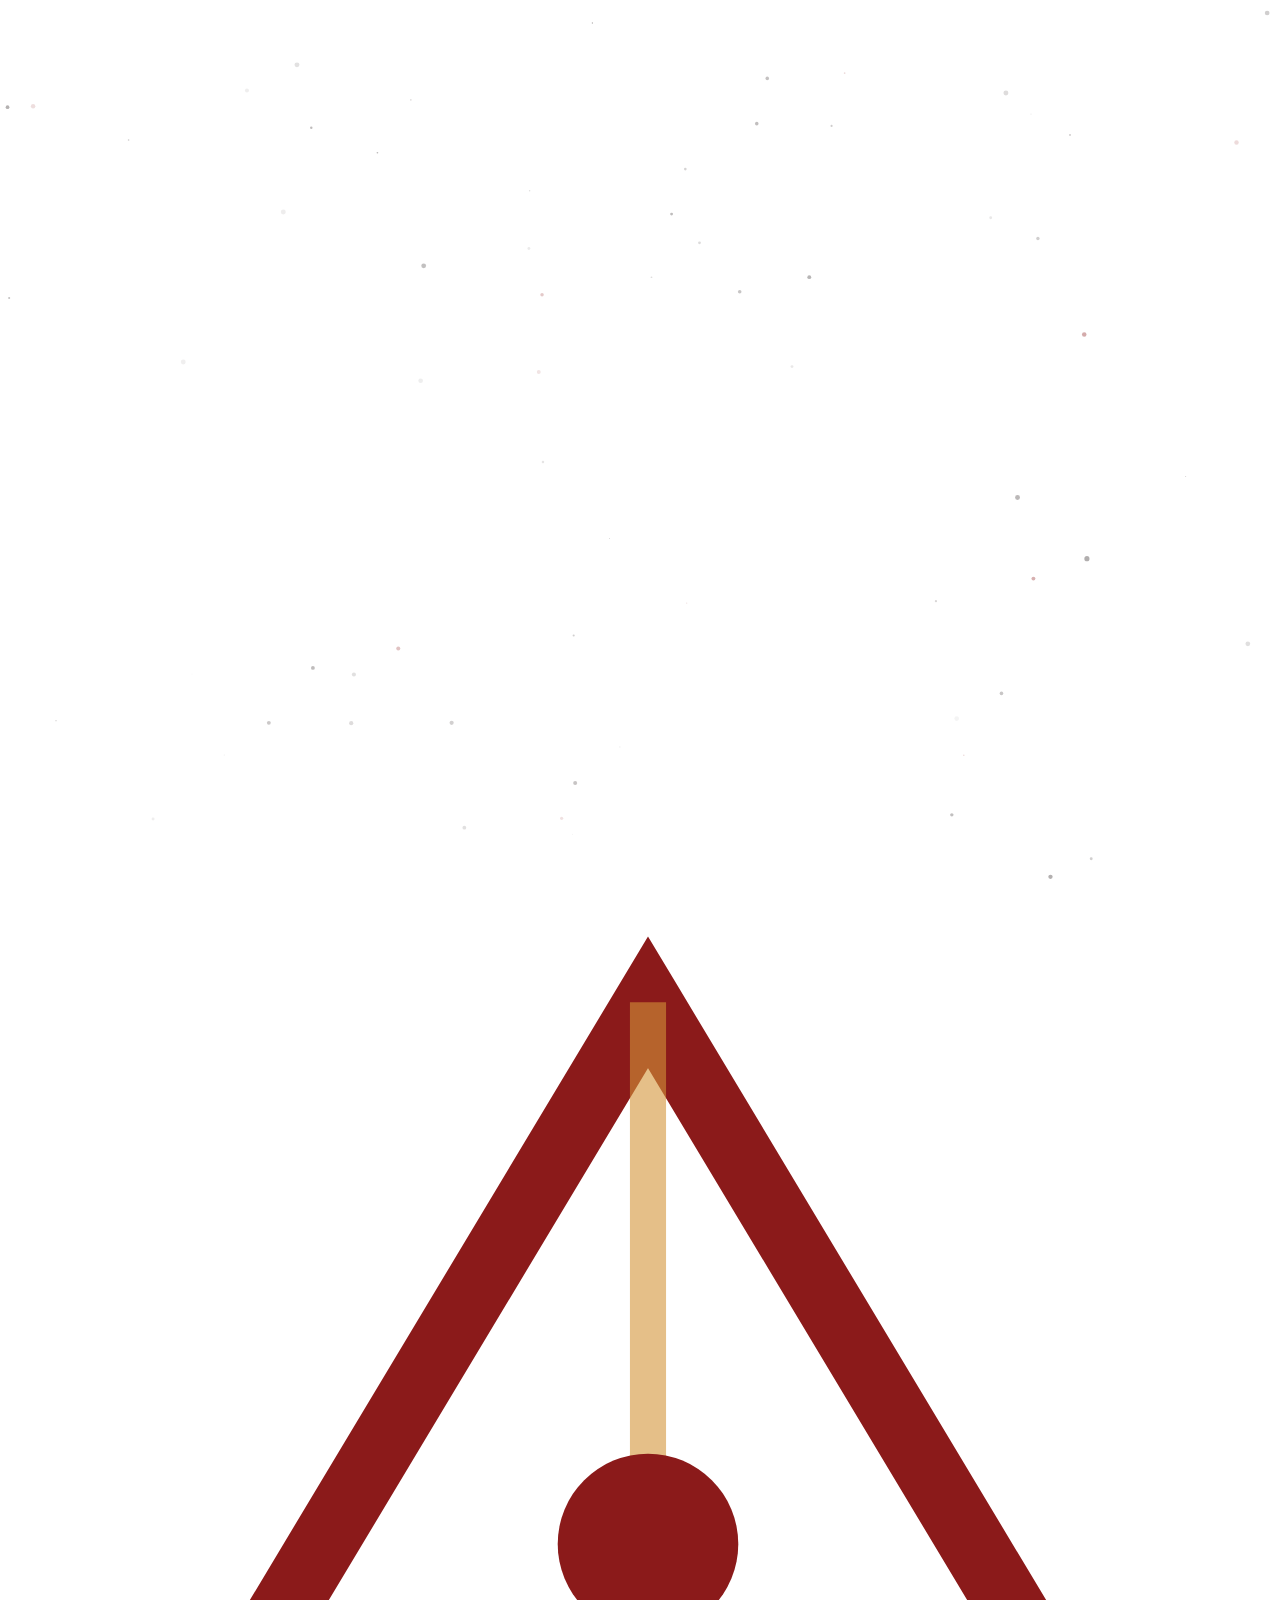
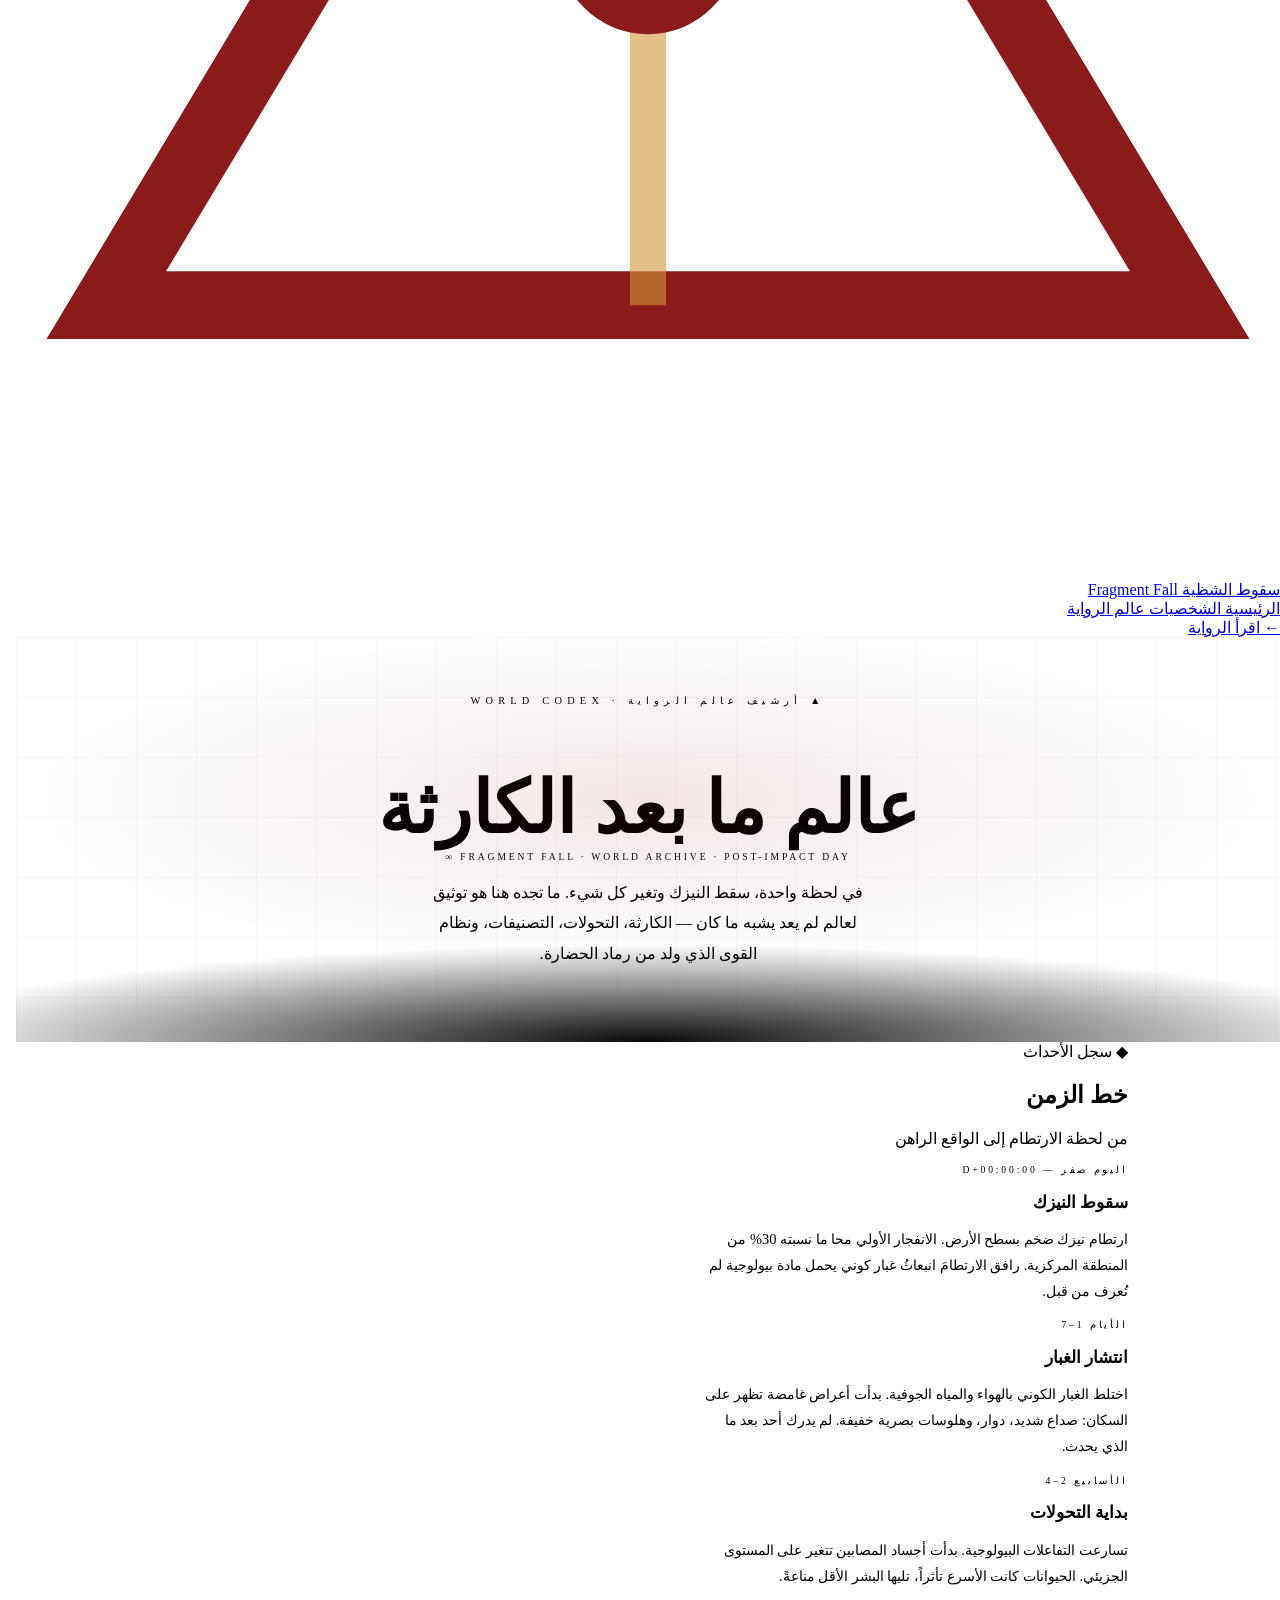
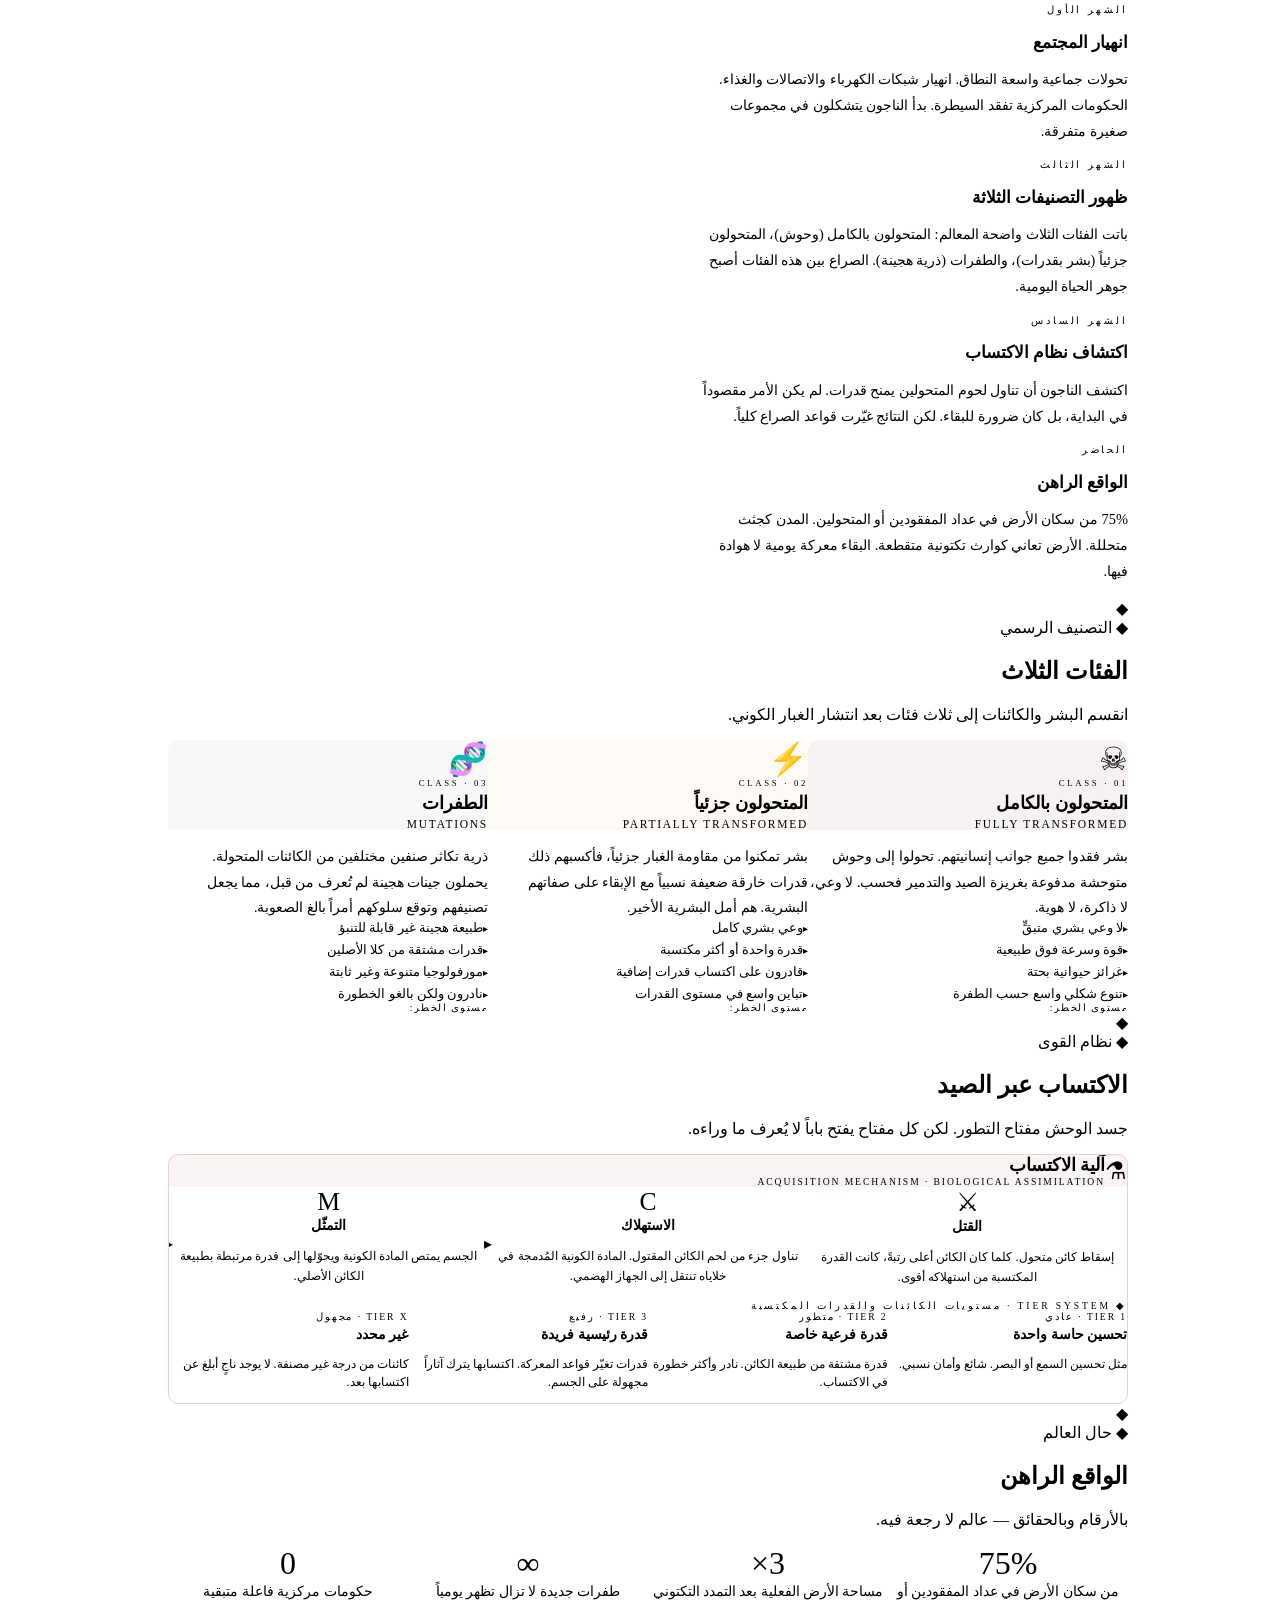
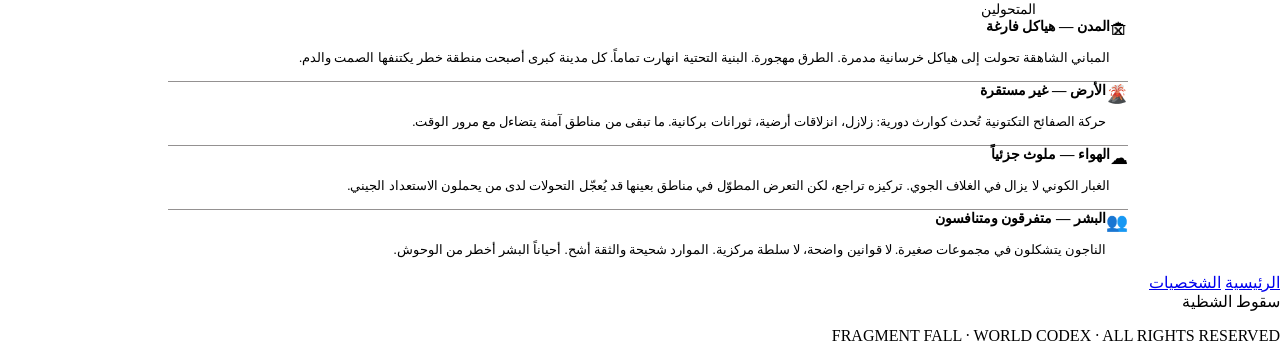
==== world.html @ e5623890 "Add files via upload" ====
<!DOCTYPE html>
<html lang="ar" dir="rtl">
<head>
  <meta charset="UTF-8" />
  <meta name="viewport" content="width=device-width, initial-scale=1.0" />
  <meta name="description" content="عالم سقوط الشظية — الكارثة، التصنيفات، نظام القوى، وحال العالم بعد سقوط النيزك." />
  <title>عالم الرواية · سقوط الشظية</title>
  <link rel="preconnect" href="https://fonts.googleapis.com" />
  <link rel="preconnect" href="https://fonts.gstatic.com" crossorigin />
  <link href="https://fonts.googleapis.com/css2?family=Amiri:ital,wght@0,400;0,700;1,400&family=Cairo:wght@300;400;600;700;900&family=Cinzel+Decorative:wght@400;700&family=Courier+Prime:wght@400;700&display=swap" rel="stylesheet" />
  <link rel="stylesheet" href="css/shared.css" />
<style>
/* ══════════════════════════════════════════════
   WORLD PAGE — LOCAL STYLES
══════════════════════════════════════════════ */

.page-wrap { padding-top: var(--header-h); min-height: 100vh; }

/* ── Page Hero ── */
.page-hero {
  min-height: 45vh;
  display: flex;
  flex-direction: column;
  align-items: center;
  justify-content: center;
  text-align: center;
  padding: var(--sp-xl) var(--sp-md);
  position: relative;
  overflow: hidden;
}
.page-hero-bg {
  position: absolute;
  inset: 0;
  background:
    radial-gradient(ellipse 70% 60% at 50% 40%, rgba(139,26,26,0.1) 0%, transparent 70%),
    radial-gradient(ellipse 100% 40% at 50% 100%, rgba(10,8,8,1) 0%, transparent 60%);
  pointer-events: none;
}
.hero-grid-lines {
  position: absolute;
  inset: 0;
  background-image:
    linear-gradient(rgba(139,26,26,0.04) 1px, transparent 1px),
    linear-gradient(90deg, rgba(139,26,26,0.04) 1px, transparent 1px);
  background-size: 60px 60px;
  pointer-events: none;
}
.page-hero-eyebrow {
  font-family: var(--font-mono);
  font-size: 0.65rem;
  color: var(--blood);
  letter-spacing: 0.5em;
  text-transform: uppercase;
  display: block;
  margin-bottom: var(--sp-md);
  animation: fadeUp 0.7s var(--ease-out) 0.2s both;
}
.page-hero-title {
  font-family: var(--font-arabic);
  font-size: clamp(2.2rem, 8vw, 4.5rem);
  font-weight: 900;
  color: var(--ghost);
  margin-bottom: var(--sp-sm);
  animation: fadeUp 0.7s var(--ease-out) 0.4s both;
  text-shadow: var(--glow-text);
}
.page-hero-sub {
  font-family: var(--font-mono);
  font-size: 0.6rem;
  color: var(--dust);
  letter-spacing: 0.3em;
  text-transform: uppercase;
  margin-bottom: var(--sp-xl);
  animation: fadeUp 0.7s var(--ease-out) 0.6s both;
}
.page-hero-desc {
  font-family: var(--font-body);
  font-size: 1rem;
  color: var(--bone);
  line-height: 1.9;
  max-width: 55ch;
  direction: rtl;
  animation: fadeUp 0.7s var(--ease-out) 0.8s both;
}

/* ── Content Container ── */
.world-container {
  max-width: 960px;
  margin: 0 auto;
  padding: 0 var(--sp-md) var(--sp-2xl);
}

/* ── TIMELINE SECTION ── */
.timeline-section { padding: var(--sp-xl) 0; }
.timeline {
  position: relative;
  padding-right: var(--sp-xl);
}
.timeline::before {
  content: '';
  position: absolute;
  top: 0; right: 20px;
  width: 1px;
  height: 100%;
  background: linear-gradient(180deg, var(--blood) 0%, var(--ash) 60%, transparent 100%);
}
.timeline-item {
  position: relative;
  margin-bottom: var(--sp-xl);
  opacity: 0;
  transform: translateX(20px);
  transition: opacity 0.6s var(--ease-out), transform 0.6s var(--ease-out);
}
.timeline-item.visible { opacity: 1; transform: none; }
.timeline-dot {
  position: absolute;
  right: -32px;
  top: 6px;
  width: 12px;
  height: 12px;
  border-radius: 50%;
  border: 2px solid var(--blood);
  background: var(--abyss);
  z-index: 2;
}
.timeline-item.critical .timeline-dot {
  background: var(--blood);
  box-shadow: 0 0 10px var(--blood);
  animation: pulseGlow 2s ease-in-out infinite;
}
.timeline-period {
  font-family: var(--font-mono);
  font-size: 0.6rem;
  color: var(--blood);
  letter-spacing: 0.3em;
  text-transform: uppercase;
  display: block;
  margin-bottom: var(--sp-xs);
}
.timeline-event {
  font-family: var(--font-arabic);
  font-size: 1.05rem;
  font-weight: 700;
  color: var(--ghost);
  margin-bottom: var(--sp-xs);
}
.timeline-desc {
  font-family: var(--font-body);
  font-size: 0.9rem;
  color: var(--dust);
  line-height: 1.8;
  direction: rtl;
  max-width: 60ch;
}

/* ── CLASSIFICATION SECTION ── */
.class-section { padding: var(--sp-xl) 0; }
.class-grid {
  display: grid;
  grid-template-columns: repeat(auto-fit, minmax(260px, 1fr));
  gap: var(--sp-md);
}
.class-card {
  background: var(--shadow);
  border: 1px solid var(--ash);
  border-radius: 10px;
  overflow: hidden;
  transition: transform var(--t-mid), border-color var(--t-mid), box-shadow var(--t-mid);
}
.class-card:hover {
  transform: translateY(-4px);
  box-shadow: 0 16px 50px rgba(0,0,0,0.5);
}
.class-card[data-type="full"] { border-color: rgba(139,26,26,0.25); }
.class-card[data-type="full"]:hover { border-color: var(--blood); box-shadow: 0 16px 50px rgba(0,0,0,0.5), var(--glow-blood); }
.class-card[data-type="partial"] { border-color: rgba(212,148,58,0.2); }
.class-card[data-type="partial"]:hover { border-color: var(--amber); box-shadow: 0 16px 50px rgba(0,0,0,0.5), var(--glow-amber); }
.class-card[data-type="mutation"] { border-color: rgba(74,90,107,0.2); }
.class-card[data-type="mutation"]:hover { border-color: var(--steel); }

.class-card-header {
  padding: var(--sp-lg);
  border-bottom: 1px solid var(--ash);
  position: relative;
}
.class-card[data-type="full"]    .class-card-header { background: rgba(139,26,26,0.06); }
.class-card[data-type="partial"] .class-card-header { background: rgba(212,148,58,0.04); }
.class-card[data-type="mutation"] .class-card-header { background: rgba(74,90,107,0.04); }

.class-icon {
  font-size: 2rem;
  display: block;
  margin-bottom: var(--sp-sm);
}
.class-num {
  font-family: var(--font-mono);
  font-size: 0.55rem;
  color: var(--dust);
  letter-spacing: 0.3em;
  text-transform: uppercase;
  display: block;
  margin-bottom: 4px;
}
.class-name-ar {
  font-family: var(--font-arabic);
  font-size: 1.15rem;
  font-weight: 700;
  color: var(--ghost);
  display: block;
  margin-bottom: 4px;
}
.class-name-en {
  font-family: var(--font-display);
  font-size: 0.72rem;
  display: block;
  letter-spacing: 0.15em;
}
.class-card[data-type="full"]    .class-name-en { color: var(--blood); }
.class-card[data-type="partial"] .class-name-en { color: var(--amber); }
.class-card[data-type="mutation"] .class-name-en { color: var(--steel); }

.class-card-body { padding: var(--sp-lg); }
.class-desc {
  font-family: var(--font-body);
  font-size: 0.88rem;
  color: var(--dust);
  line-height: 1.8;
  direction: rtl;
  margin-bottom: var(--sp-md);
}
.class-traits { display: flex; flex-direction: column; gap: 6px; }
.class-trait {
  display: flex;
  align-items: center;
  gap: var(--sp-sm);
  font-family: var(--font-arabic);
  font-size: 0.8rem;
  color: var(--bone);
  direction: rtl;
}
.class-trait::before {
  content: '▸';
  color: var(--dust);
  font-size: 0.65rem;
  flex-shrink: 0;
}
.class-danger {
  display: flex;
  align-items: center;
  gap: 6px;
  margin-top: var(--sp-md);
  padding-top: var(--sp-sm);
  border-top: 1px solid var(--ash);
  font-family: var(--font-mono);
  font-size: 0.6rem;
  color: var(--dust);
  letter-spacing: 0.15em;
  text-transform: uppercase;
}
.danger-dots {
  display: flex;
  gap: 3px;
}
.danger-dot {
  width: 8px;
  height: 8px;
  border-radius: 50%;
  background: var(--ash);
}
.danger-dot.active { background: var(--blood); }

/* ── POWER SYSTEM ── */
.power-section { padding: var(--sp-xl) 0; }
.power-diagram {
  background: var(--shadow);
  border: 1px solid rgba(139,26,26,0.2);
  border-radius: 10px;
  overflow: hidden;
}
.power-header {
  padding: var(--sp-lg);
  border-bottom: 1px solid var(--ash);
  background: rgba(139,26,26,0.05);
  display: flex;
  align-items: center;
  gap: var(--sp-md);
}
.power-header-icon { font-size: 1.5rem; }
.power-header-title {
  font-family: var(--font-arabic);
  font-size: 1.1rem;
  font-weight: 700;
  color: var(--ghost);
}
.power-header-sub {
  font-family: var(--font-mono);
  font-size: 0.6rem;
  color: var(--dust);
  letter-spacing: 0.2em;
  text-transform: uppercase;
  display: block;
}
.power-flow {
  display: grid;
  grid-template-columns: repeat(3, 1fr);
  gap: 0;
}
.power-step {
  padding: var(--sp-lg);
  border-left: 1px solid var(--ash);
  position: relative;
  text-align: center;
}
.power-step:first-child { border-left: none; }
.power-step-arrow {
  position: absolute;
  top: 50%; left: 0;
  transform: translate(-50%, -50%);
  color: var(--blood);
  font-size: 1rem;
  z-index: 2;
  background: var(--shadow);
  width: 20px; height: 20px;
  display: flex;
  align-items: center;
  justify-content: center;
}
.power-step:first-child .power-step-arrow { display: none; }
.power-step-icon { font-size: 1.6rem; display: block; margin-bottom: var(--sp-sm); }
.power-step-title {
  font-family: var(--font-arabic);
  font-size: 0.9rem;
  font-weight: 700;
  color: var(--ghost);
  display: block;
  margin-bottom: 4px;
  direction: rtl;
}
.power-step-desc {
  font-family: var(--font-arabic);
  font-size: 0.78rem;
  color: var(--dust);
  line-height: 1.6;
  direction: rtl;
}
.power-tiers {
  padding: var(--sp-lg);
  border-top: 1px solid var(--ash);
}
.power-tiers-title {
  font-family: var(--font-mono);
  font-size: 0.6rem;
  color: var(--dust);
  letter-spacing: 0.3em;
  text-transform: uppercase;
  display: block;
  margin-bottom: var(--sp-md);
}
.tier-grid {
  display: grid;
  grid-template-columns: repeat(auto-fit, minmax(180px, 1fr));
  gap: var(--sp-sm);
}
.tier-card {
  background: var(--crater);
  border: 1px solid var(--ash);
  border-radius: 6px;
  padding: var(--sp-md);
  direction: rtl;
  transition: border-color var(--t-fast);
}
.tier-card:hover { border-color: var(--blood); }
.tier-rank {
  font-family: var(--font-mono);
  font-size: 0.6rem;
  color: var(--blood);
  letter-spacing: 0.2em;
  text-transform: uppercase;
  display: block;
  margin-bottom: 4px;
}
.tier-gain {
  font-family: var(--font-arabic);
  font-size: 0.85rem;
  font-weight: 600;
  color: var(--bone);
  display: block;
  margin-bottom: 4px;
}
.tier-desc {
  font-family: var(--font-arabic);
  font-size: 0.75rem;
  color: var(--smoke);
  line-height: 1.5;
}

/* ── WORLD STATE ── */
.state-section { padding: var(--sp-xl) 0; }
.state-grid {
  display: grid;
  grid-template-columns: repeat(auto-fit, minmax(200px, 1fr));
  gap: var(--sp-md);
  margin-bottom: var(--sp-xl);
}
.state-stat-card {
  background: var(--crater);
  border: 1px solid var(--ash);
  border-radius: 8px;
  padding: var(--sp-lg);
  text-align: center;
  transition: border-color var(--t-mid);
}
.state-stat-card:hover { border-color: var(--blood); }
.state-stat-num {
  font-family: var(--font-display);
  font-size: 2rem;
  color: var(--amber);
  display: block;
  margin-bottom: var(--sp-xs);
  text-shadow: var(--glow-amber);
}
.state-stat-label {
  font-family: var(--font-arabic);
  font-size: 0.85rem;
  color: var(--dust);
  direction: rtl;
}
.state-conditions {
  background: var(--shadow);
  border: 1px solid var(--ash);
  border-radius: 8px;
  overflow: hidden;
}
.state-condition {
  display: flex;
  align-items: flex-start;
  gap: var(--sp-md);
  padding: var(--sp-md) var(--sp-lg);
  border-bottom: 1px solid rgba(42,36,36,0.5);
  direction: rtl;
  transition: background var(--t-fast);
}
.state-condition:last-child { border-bottom: none; }
.state-condition:hover { background: rgba(139,26,26,0.04); }
.state-condition-icon { font-size: 1.1rem; flex-shrink: 0; margin-top: 2px; }
.state-condition-body {}
.state-condition-title {
  font-family: var(--font-arabic);
  font-size: 0.9rem;
  font-weight: 700;
  color: var(--ghost);
  display: block;
  margin-bottom: 2px;
}
.state-condition-desc {
  font-family: var(--font-arabic);
  font-size: 0.8rem;
  color: var(--dust);
  line-height: 1.6;
}

/* ── Responsive ── */
@media (max-width: 640px) {
  .power-flow { grid-template-columns: 1fr; }
  .power-step { border-left: none; border-top: 1px solid var(--ash); }
  .power-step:first-child { border-top: none; }
  .power-step-arrow { display: none !important; }
  .timeline { padding-right: var(--sp-lg); }
  .timeline::before { right: 12px; }
  .timeline-dot { right: -24px; }
}
</style>
</head>
<body data-theme="void">

<canvas id="particles-canvas" aria-hidden="true"></canvas>

<!-- HEADER -->
<header id="site-header" role="banner">
  <a href="index.html" class="header-logo" aria-label="العودة للرئيسية">
    <div class="logo-icon">
      <svg viewBox="0 0 28 28" fill="none" xmlns="http://www.w3.org/2000/svg">
        <polygon points="14,2 26,22 2,22" fill="none" stroke="#8b1a1a" stroke-width="1.5"/>
        <line x1="14" y1="2" x2="14" y2="22" stroke="#d4943a" stroke-width="0.8" opacity="0.6"/>
        <circle cx="14" cy="14" r="2" fill="#8b1a1a"/>
      </svg>
    </div>
    <div>
      <span class="logo-text-ar">سقوط الشظية</span>
      <span class="logo-text-en">Fragment Fall</span>
    </div>
  </a>
  <nav class="header-page-nav" aria-label="صفحات الموقع">
    <a href="index.html" class="page-nav-link">
      <span class="nav-dot" aria-hidden="true"></span>الرئيسية
    </a>
    <a href="characters.html" class="page-nav-link">
      <span class="nav-dot" aria-hidden="true"></span>الشخصيات
    </a>
    <a href="world.html" class="page-nav-link active" aria-current="page">
      <span class="nav-dot" aria-hidden="true"></span>عالم الرواية
    </a>
  </nav>
  <div class="header-actions">
    <a href="index.html" class="btn-ghost" aria-label="ابدأ القراءة">← اقرأ الرواية</a>
  </div>
</header>

<!-- MAIN -->
<main class="page-wrap">

  <!-- HERO -->
  <section class="page-hero" aria-labelledby="world-hero-title">
    <div class="page-hero-bg" aria-hidden="true"></div>
    <div class="hero-grid-lines" aria-hidden="true"></div>
    <span class="page-hero-eyebrow">▲ أرشيف عالم الرواية · WORLD CODEX</span>
    <h1 class="page-hero-title" id="world-hero-title">عالم ما بعد الكارثة</h1>
    <span class="page-hero-sub">FRAGMENT FALL · WORLD ARCHIVE · POST-IMPACT DAY ∞</span>
    <p class="page-hero-desc">
      في لحظة واحدة، سقط النيزك وتغير كل شيء. ما تجده هنا هو توثيق لعالم لم يعد يشبه ما كان —
      الكارثة، التحولات، التصنيفات، ونظام القوى الذي ولد من رماد الحضارة.
    </p>
  </section>

  <div class="world-container">

    <!-- ── TIMELINE ── -->
    <section class="timeline-section" aria-labelledby="timeline-heading">
      <div class="section-header">
        <span class="section-eyebrow">◆ سجل الأحداث</span>
        <h2 class="section-title" id="timeline-heading">خط الزمن</h2>
        <p class="section-subtitle">من لحظة الارتطام إلى الواقع الراهن</p>
      </div>

      <div class="timeline">

        <div class="timeline-item critical reveal">
          <div class="timeline-dot" aria-hidden="true"></div>
          <span class="timeline-period">اليوم صفر — D+00:00:00</span>
          <h3 class="timeline-event">سقوط النيزك</h3>
          <p class="timeline-desc">ارتطام نيزك ضخم بسطح الأرض. الانفجار الأولي محا ما نسبته 30% من المنطقة المركزية. رافق الارتطامَ انبعاثُ غبار كوني يحمل مادة بيولوجية لم تُعرف من قبل.</p>
        </div>

        <div class="timeline-item reveal reveal-delay-1">
          <div class="timeline-dot" aria-hidden="true"></div>
          <span class="timeline-period">الأيام 1–7</span>
          <h3 class="timeline-event">انتشار الغبار</h3>
          <p class="timeline-desc">اختلط الغبار الكوني بالهواء والمياه الجوفية. بدأت أعراض غامضة تظهر على السكان: صداع شديد، دوار، وهلوسات بصرية خفيفة. لم يدرك أحد بعد ما الذي يحدث.</p>
        </div>

        <div class="timeline-item reveal reveal-delay-2">
          <div class="timeline-dot" aria-hidden="true"></div>
          <span class="timeline-period">الأسابيع 2–4</span>
          <h3 class="timeline-event">بداية التحولات</h3>
          <p class="timeline-desc">تسارعت التفاعلات البيولوجية. بدأت أجساد المصابين تتغير على المستوى الجزيئي. الحيوانات كانت الأسرع تأثراً، تليها البشر الأقل مناعةً.</p>
        </div>

        <div class="timeline-item critical reveal reveal-delay-3">
          <div class="timeline-dot" aria-hidden="true"></div>
          <span class="timeline-period">الشهر الأول</span>
          <h3 class="timeline-event">انهيار المجتمع</h3>
          <p class="timeline-desc">تحولات جماعية واسعة النطاق. انهيار شبكات الكهرباء والاتصالات والغذاء. الحكومات المركزية تفقد السيطرة. بدأ الناجون يتشكلون في مجموعات صغيرة متفرقة.</p>
        </div>

        <div class="timeline-item reveal reveal-delay-1">
          <div class="timeline-dot" aria-hidden="true"></div>
          <span class="timeline-period">الشهر الثالث</span>
          <h3 class="timeline-event">ظهور التصنيفات الثلاثة</h3>
          <p class="timeline-desc">باتت الفئات الثلاث واضحة المعالم: المتحولون بالكامل (وحوش)، المتحولون جزئياً (بشر بقدرات)، والطفرات (ذرية هجينة). الصراع بين هذه الفئات أصبح جوهر الحياة اليومية.</p>
        </div>

        <div class="timeline-item reveal reveal-delay-2">
          <div class="timeline-dot" aria-hidden="true"></div>
          <span class="timeline-period">الشهر السادس</span>
          <h3 class="timeline-event">اكتشاف نظام الاكتساب</h3>
          <p class="timeline-desc">اكتشف الناجون أن تناول لحوم المتحولين يمنح قدرات. لم يكن الأمر مقصوداً في البداية، بل كان ضرورة للبقاء. لكن النتائج غيّرت قواعد الصراع كلياً.</p>
        </div>

        <div class="timeline-item reveal reveal-delay-3">
          <div class="timeline-dot" aria-hidden="true"></div>
          <span class="timeline-period">الحاضر</span>
          <h3 class="timeline-event">الواقع الراهن</h3>
          <p class="timeline-desc">75% من سكان الأرض في عداد المفقودين أو المتحولين. المدن كجثث متحللة. الأرض تعاني كوارث تكتونية متقطعة. البقاء معركة يومية لا هوادة فيها.</p>
        </div>

      </div>
    </section>

    <div class="divider" aria-hidden="true">
      <div class="divider-line"></div>
      <span class="divider-icon">◆</span>
      <div class="divider-line"></div>
    </div>

    <!-- ── CLASSIFICATIONS ── -->
    <section class="class-section" aria-labelledby="class-heading">
      <div class="section-header">
        <span class="section-eyebrow">◆ التصنيف الرسمي</span>
        <h2 class="section-title" id="class-heading">الفئات الثلاث</h2>
        <p class="section-subtitle">انقسم البشر والكائنات إلى ثلاث فئات بعد انتشار الغبار الكوني.</p>
      </div>

      <div class="class-grid">

        <!-- Fully Transformed -->
        <div class="class-card reveal" data-type="full">
          <div class="class-card-header">
            <span class="class-icon" aria-hidden="true">☠</span>
            <span class="class-num">CLASS · 01</span>
            <span class="class-name-ar">المتحولون بالكامل</span>
            <span class="class-name-en">FULLY TRANSFORMED</span>
          </div>
          <div class="class-card-body">
            <p class="class-desc">بشر فقدوا جميع جوانب إنسانيتهم. تحولوا إلى وحوش متوحشة مدفوعة بغريزة الصيد والتدمير فحسب. لا وعي، لا ذاكرة، لا هوية.</p>
            <div class="class-traits">
              <span class="class-trait">لا وعي بشري متبقٍّ</span>
              <span class="class-trait">قوة وسرعة فوق طبيعية</span>
              <span class="class-trait">غرائز حيوانية بحتة</span>
              <span class="class-trait">تنوع شكلي واسع حسب الطفرة</span>
            </div>
            <div class="class-danger">
              <span>مستوى الخطر:</span>
              <div class="danger-dots" aria-label="خطر شديد — 5 من 5">
                <div class="danger-dot active"></div>
                <div class="danger-dot active"></div>
                <div class="danger-dot active"></div>
                <div class="danger-dot active"></div>
                <div class="danger-dot active"></div>
              </div>
            </div>
          </div>
        </div>

        <!-- Partially Transformed -->
        <div class="class-card reveal reveal-delay-1" data-type="partial">
          <div class="class-card-header">
            <span class="class-icon" aria-hidden="true">⚡</span>
            <span class="class-num">CLASS · 02</span>
            <span class="class-name-ar">المتحولون جزئياً</span>
            <span class="class-name-en">PARTIALLY TRANSFORMED</span>
          </div>
          <div class="class-card-body">
            <p class="class-desc">بشر تمكنوا من مقاومة الغبار جزئياً، فأكسبهم ذلك قدرات خارقة ضعيفة نسبياً مع الإبقاء على صفاتهم البشرية. هم أمل البشرية الأخير.</p>
            <div class="class-traits">
              <span class="class-trait">وعي بشري كامل</span>
              <span class="class-trait">قدرة واحدة أو أكثر مكتسبة</span>
              <span class="class-trait">قادرون على اكتساب قدرات إضافية</span>
              <span class="class-trait">تباين واسع في مستوى القدرات</span>
            </div>
            <div class="class-danger">
              <span>مستوى الخطر:</span>
              <div class="danger-dots" aria-label="خطر متوسط — 3 من 5">
                <div class="danger-dot active"></div>
                <div class="danger-dot active"></div>
                <div class="danger-dot active"></div>
                <div class="danger-dot"></div>
                <div class="danger-dot"></div>
              </div>
            </div>
          </div>
        </div>

        <!-- Mutations -->
        <div class="class-card reveal reveal-delay-2" data-type="mutation">
          <div class="class-card-header">
            <span class="class-icon" aria-hidden="true">🧬</span>
            <span class="class-num">CLASS · 03</span>
            <span class="class-name-ar">الطفرات</span>
            <span class="class-name-en">MUTATIONS</span>
          </div>
          <div class="class-card-body">
            <p class="class-desc">ذرية تكاثر صنفين مختلفين من الكائنات المتحولة. يحملون جينات هجينة لم تُعرف من قبل، مما يجعل تصنيفهم وتوقع سلوكهم أمراً بالغ الصعوبة.</p>
            <div class="class-traits">
              <span class="class-trait">طبيعة هجينة غير قابلة للتنبؤ</span>
              <span class="class-trait">قدرات مشتقة من كلا الأصلين</span>
              <span class="class-trait">مورفولوجيا متنوعة وغير ثابتة</span>
              <span class="class-trait">نادرون ولكن بالغو الخطورة</span>
            </div>
            <div class="class-danger">
              <span>مستوى الخطر:</span>
              <div class="danger-dots" aria-label="خطر مجهول — متغير">
                <div class="danger-dot active"></div>
                <div class="danger-dot active"></div>
                <div class="danger-dot active"></div>
                <div class="danger-dot active"></div>
                <div class="danger-dot active"></div>
              </div>
            </div>
          </div>
        </div>

      </div>
    </section>

    <div class="divider" aria-hidden="true">
      <div class="divider-line"></div>
      <span class="divider-icon">◆</span>
      <div class="divider-line"></div>
    </div>

    <!-- ── POWER SYSTEM ── -->
    <section class="power-section" aria-labelledby="power-heading">
      <div class="section-header">
        <span class="section-eyebrow">◆ نظام القوى</span>
        <h2 class="section-title" id="power-heading">الاكتساب عبر الصيد</h2>
        <p class="section-subtitle">جسد الوحش مفتاح التطور. لكن كل مفتاح يفتح باباً لا يُعرف ما وراءه.</p>
      </div>

      <div class="power-diagram reveal">
        <div class="power-header">
          <span class="power-header-icon" aria-hidden="true">⚗</span>
          <div>
            <span class="power-header-title">آلية الاكتساب</span>
            <span class="power-header-sub">ACQUISITION MECHANISM · BIOLOGICAL ASSIMILATION</span>
          </div>
        </div>
        <div class="power-flow">
          <div class="power-step">
            <span class="power-step-arrow" aria-hidden="true">▸</span>
            <span class="power-step-icon" aria-hidden="true">⚔</span>
            <span class="power-step-title">القتل</span>
            <p class="power-step-desc">إسقاط كائن متحول. كلما كان الكائن أعلى رتبةً، كانت القدرة المكتسبة من استهلاكه أقوى.</p>
          </div>
          <div class="power-step">
            <span class="power-step-arrow" aria-hidden="true">▸</span>
            <span class="power-step-icon" aria-hidden="true">C</span>
            <span class="power-step-title">الاستهلاك</span>
            <p class="power-step-desc">تناول جزء من لحم الكائن المقتول. المادة الكونية المُدمجة في خلاياه تنتقل إلى الجهاز الهضمي.</p>
          </div>
          <div class="power-step">
            <span class="power-step-arrow" aria-hidden="true">▸</span>
            <span class="power-step-icon" aria-hidden="true">M</span>
            <span class="power-step-title">التمثّل</span>
            <p class="power-step-desc">الجسم يمتص المادة الكونية ويحوّلها إلى قدرة مرتبطة بطبيعة الكائن الأصلي.</p>
          </div>
        </div>
        <div class="power-tiers">
          <span class="power-tiers-title">◆ TIER SYSTEM · مستويات الكائنات والقدرات المكتسبة</span>
          <div class="tier-grid">
            <div class="tier-card">
              <span class="tier-rank">TIER 1 · عادي</span>
              <span class="tier-gain">تحسين حاسة واحدة</span>
              <p class="tier-desc">مثل تحسين السمع أو البصر. شائع وأمان نسبي.</p>
            </div>
            <div class="tier-card">
              <span class="tier-rank">TIER 2 · متطور</span>
              <span class="tier-gain">قدرة فرعية خاصة</span>
              <p class="tier-desc">قدرة مشتقة من طبيعة الكائن. نادر وأكثر خطورة في الاكتساب.</p>
            </div>
            <div class="tier-card">
              <span class="tier-rank">TIER 3 · رفيع</span>
              <span class="tier-gain">قدرة رئيسية فريدة</span>
              <p class="tier-desc">قدرات تغيّر قواعد المعركة. اكتسابها يترك آثاراً مجهولة على الجسم.</p>
            </div>
            <div class="tier-card" style="border-color:rgba(139,26,26,0.3);">
              <span class="tier-rank" style="color:var(--ember);">TIER X · مجهول</span>
              <span class="tier-gain">غير محدد</span>
              <p class="tier-desc">كائنات من درجة غير مصنفة. لا يوجد ناجٍ أبلغ عن اكتسابها بعد.</p>
            </div>
          </div>
        </div>
      </div>
    </section>

    <div class="divider" aria-hidden="true">
      <div class="divider-line"></div>
      <span class="divider-icon">◆</span>
      <div class="divider-line"></div>
    </div>

    <!-- ── WORLD STATE ── -->
    <section class="state-section" aria-labelledby="state-heading">
      <div class="section-header">
        <span class="section-eyebrow">◆ حال العالم</span>
        <h2 class="section-title" id="state-heading">الواقع الراهن</h2>
        <p class="section-subtitle">بالأرقام وبالحقائق — عالم لا رجعة فيه.</p>
      </div>

      <div class="state-grid">
        <div class="state-stat-card reveal">
          <span class="state-stat-num">75%</span>
          <span class="state-stat-label">من سكان الأرض في عداد المفقودين أو المتحولين</span>
        </div>
        <div class="state-stat-card reveal reveal-delay-1">
          <span class="state-stat-num">3×</span>
          <span class="state-stat-label">مساحة الأرض الفعلية بعد التمدد التكتوني</span>
        </div>
        <div class="state-stat-card reveal reveal-delay-2">
          <span class="state-stat-num">∞</span>
          <span class="state-stat-label">طفرات جديدة لا تزال تظهر يومياً</span>
        </div>
        <div class="state-stat-card reveal reveal-delay-3">
          <span class="state-stat-num">0</span>
          <span class="state-stat-label">حكومات مركزية فاعلة متبقية</span>
        </div>
      </div>

      <div class="state-conditions reveal">
        <div class="state-condition">
          <span class="state-condition-icon" aria-hidden="true">🏚</span>
          <div class="state-condition-body">
            <span class="state-condition-title">المدن — هياكل فارغة</span>
            <p class="state-condition-desc">المباني الشاهقة تحولت إلى هياكل خرسانية مدمرة. الطرق مهجورة. البنية التحتية انهارت تماماً. كل مدينة كبرى أصبحت منطقة خطر يكتنفها الصمت والدم.</p>
          </div>
        </div>
        <div class="state-condition">
          <span class="state-condition-icon" aria-hidden="true">🌋</span>
          <div class="state-condition-body">
            <span class="state-condition-title">الأرض — غير مستقرة</span>
            <p class="state-condition-desc">حركة الصفائح التكتونية تُحدث كوارث دورية: زلازل، انزلاقات أرضية، ثورانات بركانية. ما تبقى من مناطق آمنة يتضاءل مع مرور الوقت.</p>
          </div>
        </div>
        <div class="state-condition">
          <span class="state-condition-icon" aria-hidden="true">☁</span>
          <div class="state-condition-body">
            <span class="state-condition-title">الهواء — ملوث جزئياً</span>
            <p class="state-condition-desc">الغبار الكوني لا يزال في الغلاف الجوي. تركيزه تراجع، لكن التعرض المطوّل في مناطق بعينها قد يُعجّل التحولات لدى من يحملون الاستعداد الجيني.</p>
          </div>
        </div>
        <div class="state-condition">
          <span class="state-condition-icon" aria-hidden="true">👥</span>
          <div class="state-condition-body">
            <span class="state-condition-title">البشر — متفرقون ومتنافسون</span>
            <p class="state-condition-desc">الناجون يتشكلون في مجموعات صغيرة. لا قوانين واضحة، لا سلطة مركزية. الموارد شحيحة والثقة أشح. أحياناً البشر أخطر من الوحوش.</p>
          </div>
        </div>
      </div>
    </section>

  </div><!-- /world-container -->

  <!-- FOOTER -->
  <footer class="site-footer" role="contentinfo">
    <nav class="footer-nav-links" aria-label="روابط التنقل">
      <a href="index.html">الرئيسية</a>
      <a href="characters.html">الشخصيات</a>
    </nav>
    <span class="footer-logo-ar">سقوط الشظية</span>
    <p class="footer-copy">FRAGMENT FALL · WORLD CODEX · ALL RIGHTS RESERVED</p>
  </footer>

</main>

<!-- TOAST -->
<div id="toast-container" aria-live="polite"></div>

<script>
'use strict';
/* ── Particles ── */
(() => {
  const canvas = document.getElementById('particles-canvas');
  const ctx = canvas.getContext('2d');
  let W, H, particles = [];
  const resize = () => { W = canvas.width = window.innerWidth; H = canvas.height = window.innerHeight; };
  const make = (anywhere) => ({
    x: Math.random() * (window.innerWidth || 800),
    y: anywhere ? Math.random() * (window.innerHeight || 600) : -10,
    vx: (Math.random() - 0.5) * 0.3,
    vy: Math.random() * 0.5 + 0.2,
    size: Math.random() * 2.2 + 0.4,
    opacity: Math.random() * 0.35 + 0.05,
    wobble: Math.random() * Math.PI * 2,
    wobbleSpeed: (Math.random() - 0.5) * 0.02,
    color: Math.random() > 0.8 ? '#8b1a1a' : '#3d3535',
  });
  resize();
  particles = Array.from({ length: 70 }, () => make(true));
  const loop = () => {
    requestAnimationFrame(loop);
    ctx.clearRect(0, 0, W, H);
    for (let i = particles.length - 1; i >= 0; i--) {
      const p = particles[i];
      p.wobble += p.wobbleSpeed; p.x += p.vx + Math.sin(p.wobble) * 0.2; p.y += p.vy;
      if (p.y > H + 10) { particles[i] = make(false); continue; }
      ctx.globalAlpha = p.opacity;
      ctx.fillStyle = p.color;
      ctx.beginPath(); ctx.arc(p.x, p.y, p.size, 0, Math.PI * 2); ctx.fill();
    }
    ctx.globalAlpha = 1;
  };
  loop();
  window.addEventListener('resize', resize);
})();

/* ── Reveal on scroll ── */
(() => {
  const observer = new IntersectionObserver((entries) => {
    entries.forEach(e => {
      if (e.isIntersecting) { e.target.classList.add('visible'); observer.unobserve(e.target); }
    });
  }, { threshold: 0.06 });
  document.querySelectorAll('.reveal, .timeline-item').forEach(el => observer.observe(el));
})();
</script>
</body>
</html>
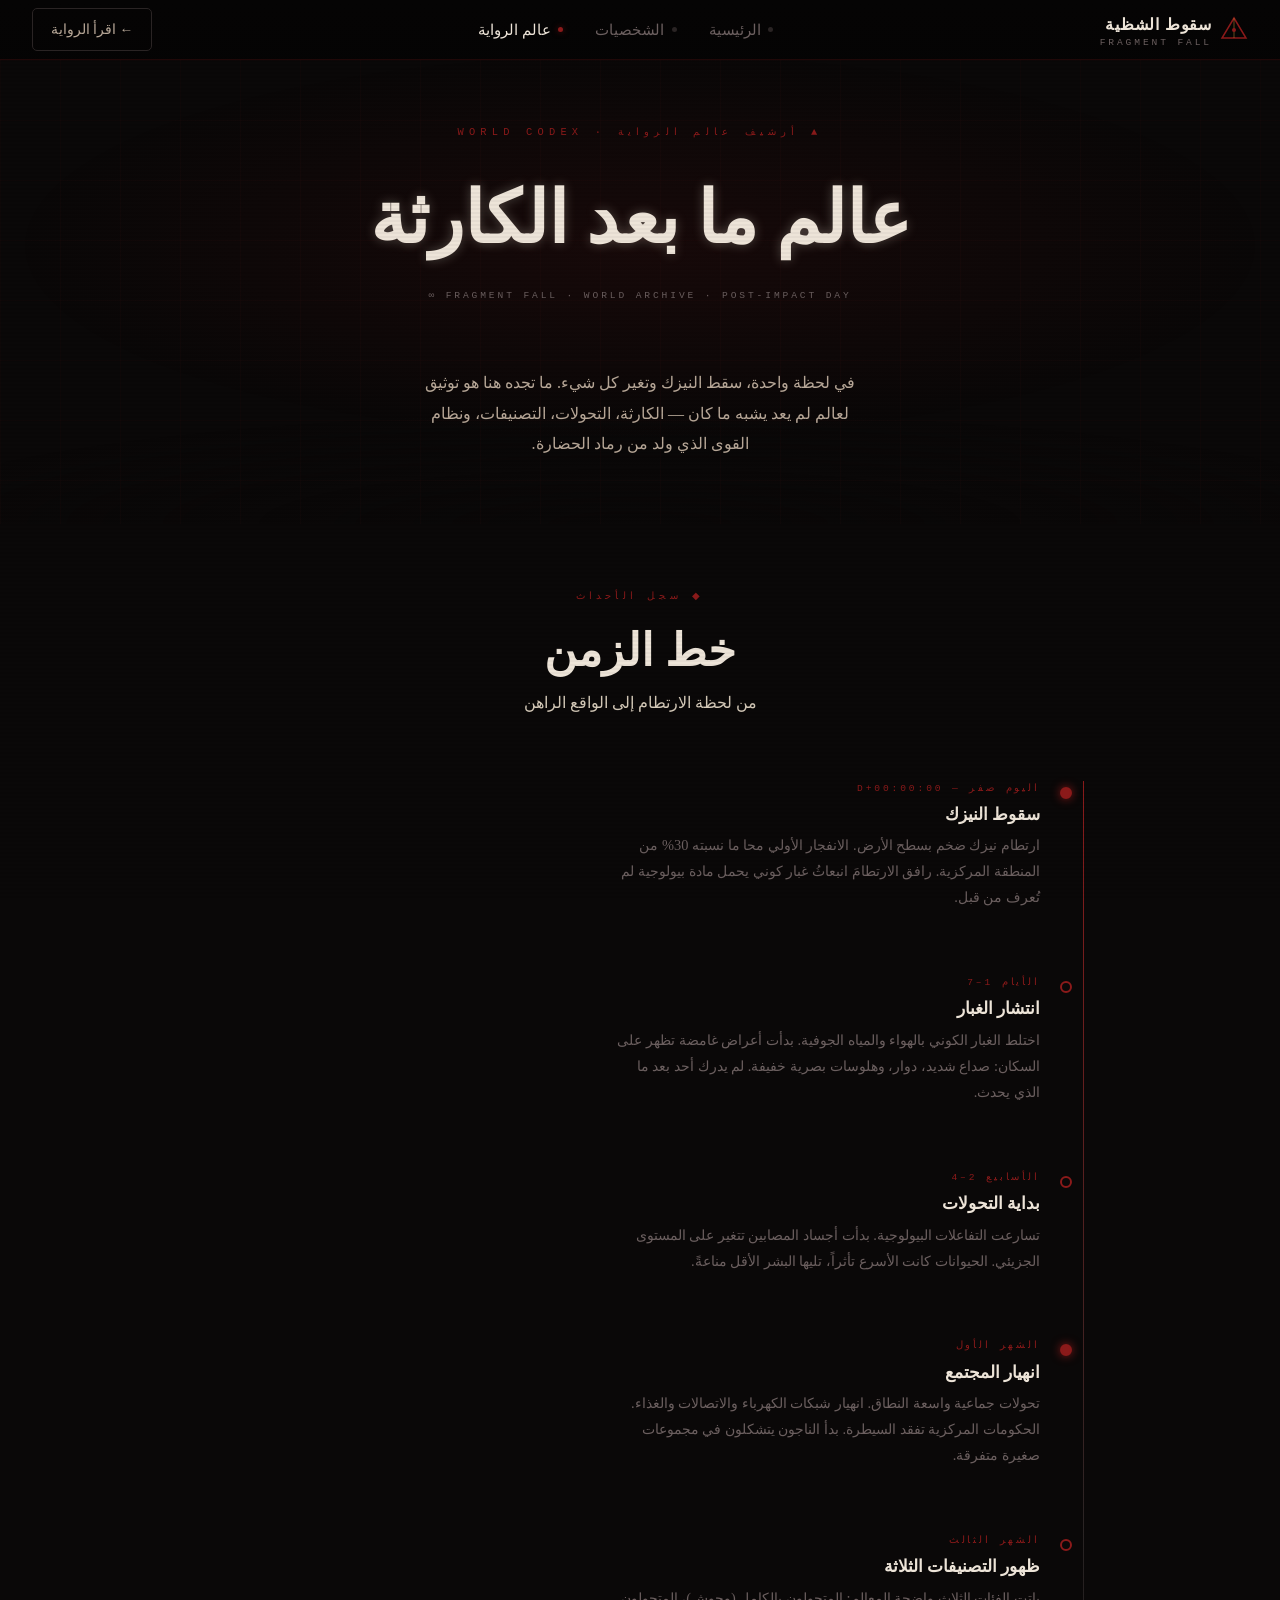
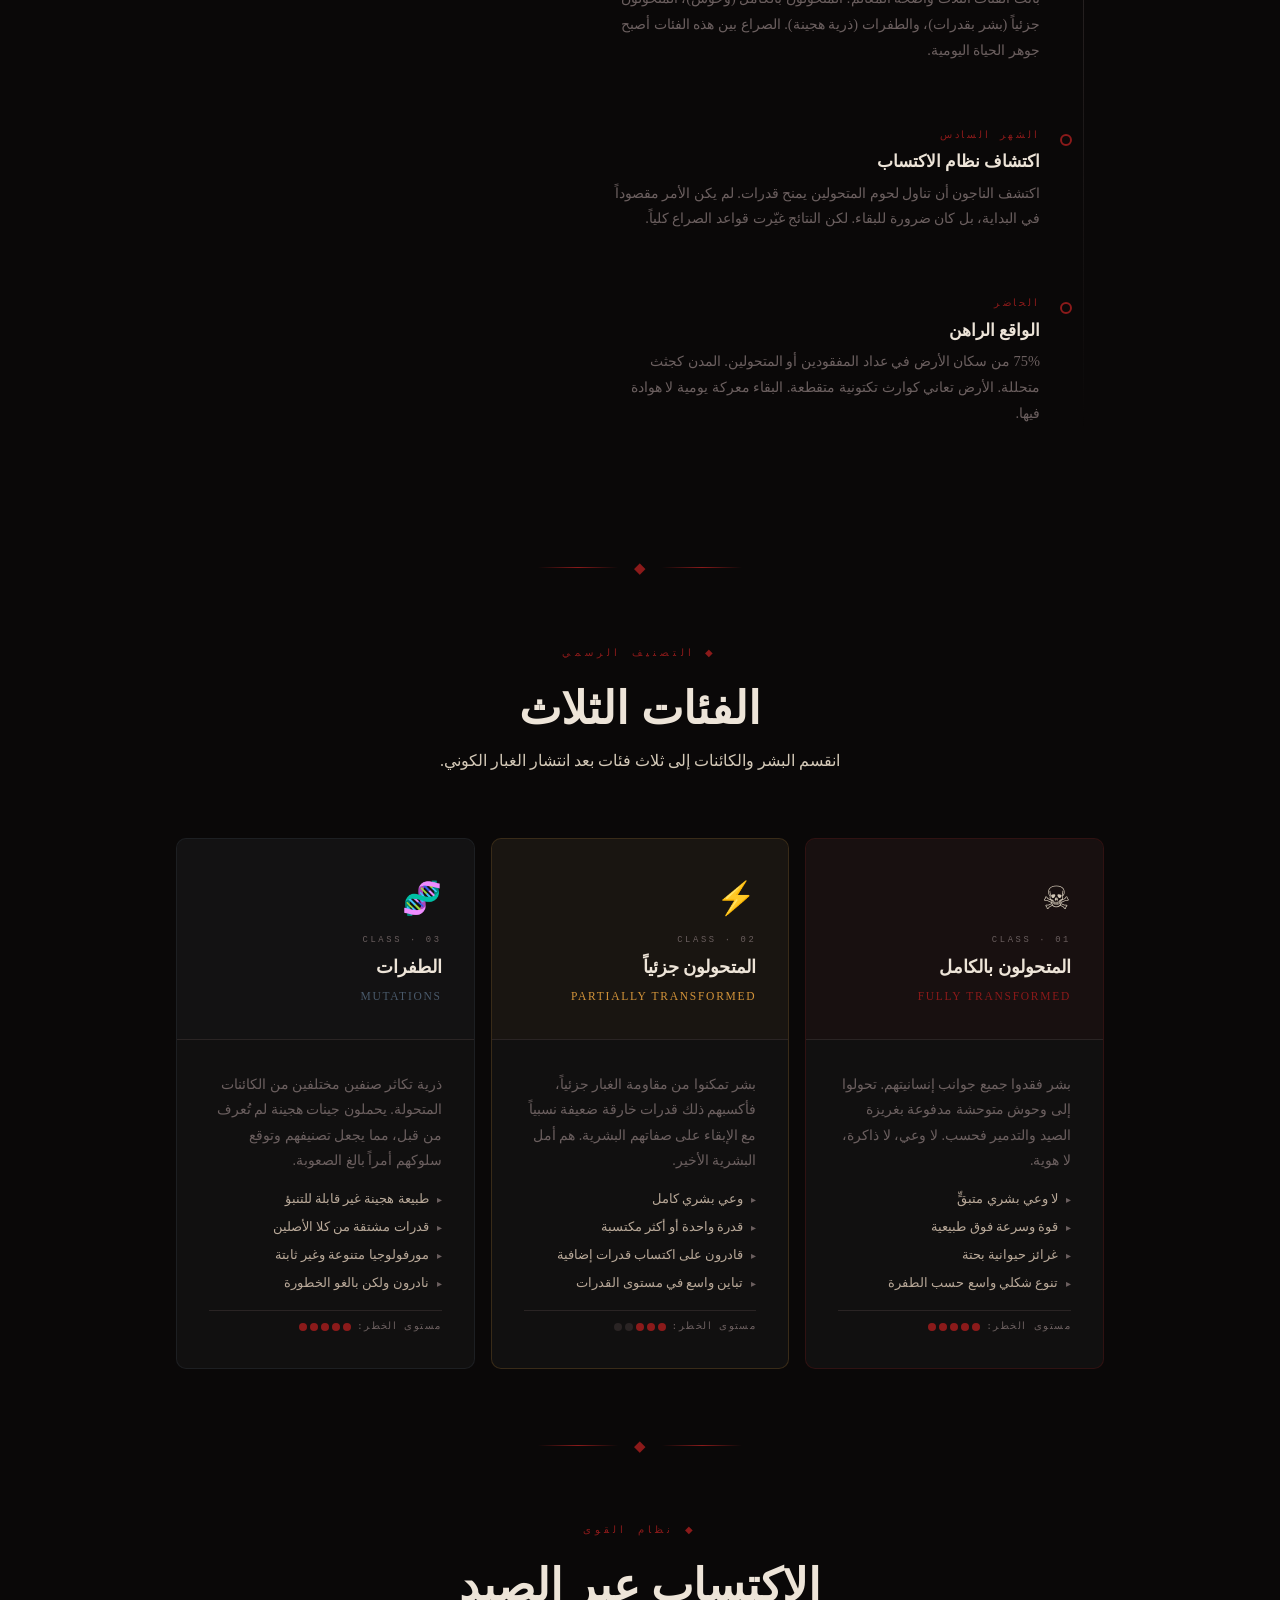
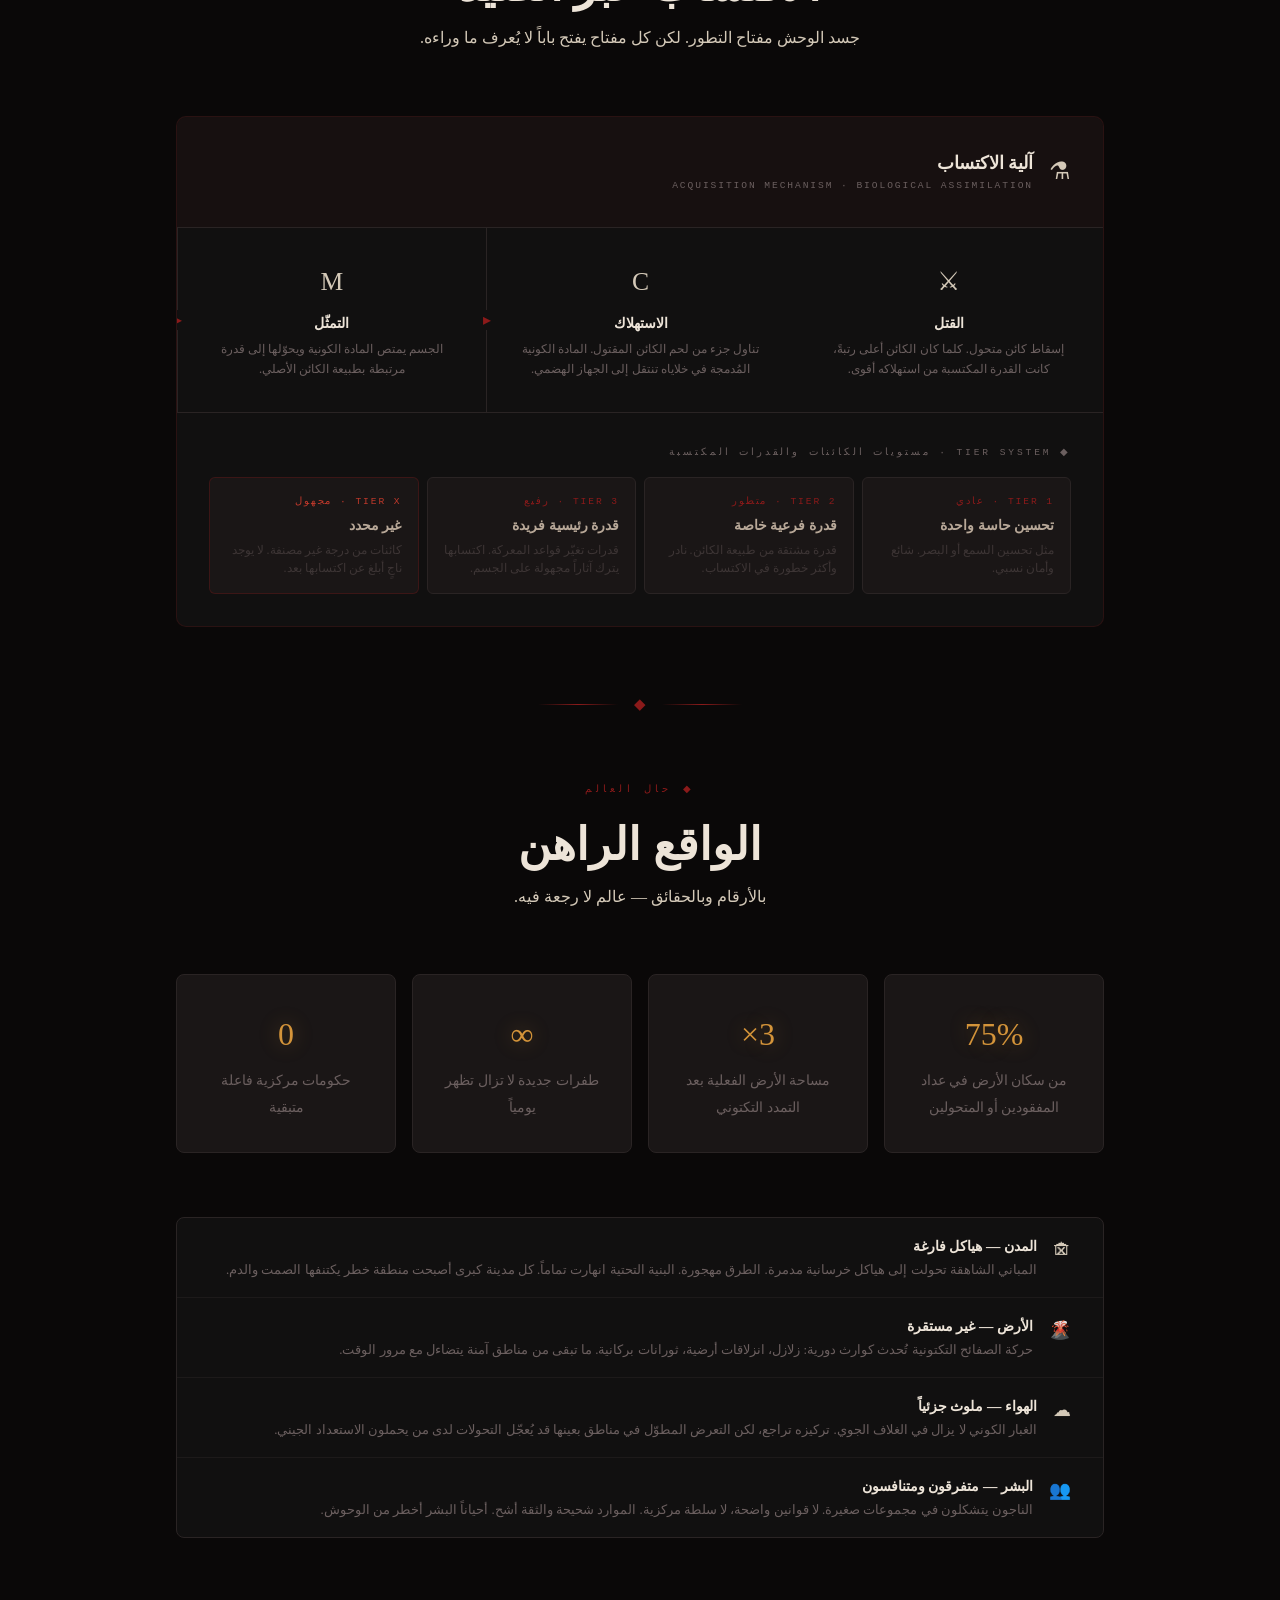
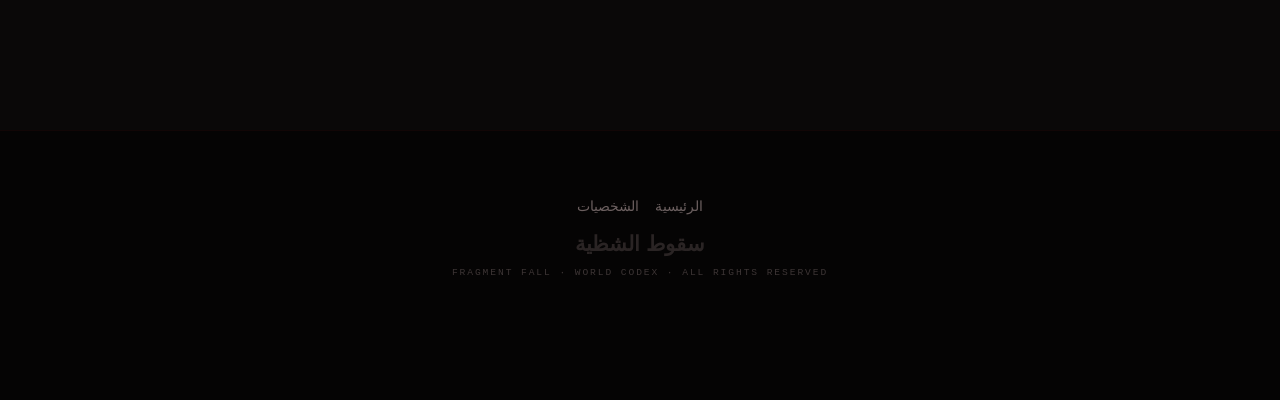
==== commit 8aa6aa39: "Update world.html" ====
--- a/world.html
+++ b/world.html
@@ -8,7 +8,7 @@
   <link rel="preconnect" href="https://fonts.googleapis.com" />
   <link rel="preconnect" href="https://fonts.gstatic.com" crossorigin />
   <link href="https://fonts.googleapis.com/css2?family=Amiri:ital,wght@0,400;0,700;1,400&family=Cairo:wght@300;400;600;700;900&family=Cinzel+Decorative:wght@400;700&family=Courier+Prime:wght@400;700&display=swap" rel="stylesheet" />
-  <link rel="stylesheet" href="css/shared.css" />
+  <link rel="stylesheet" href="shared.css" />
 <style>
 /* ══════════════════════════════════════════════
    WORLD PAGE — LOCAL STYLES
--- a/shared.css
+++ b/shared.css
@@ -0,0 +1,701 @@
+/* ═══════════════════════════════════════════════
+   FRAGMENT FALL — SHARED DESIGN SYSTEM
+   Used by index.html, world.html, characters.html.
+   Everything here is either (a) copied verbatim from the original
+   index.html and verified against it, or (b) clearly marked "new"
+   where it fills a gap the missing shared.css left. Page-specific
+   styles live in css/home.css (index) or each page's own <style>
+   block (world/characters, for now).
+═══════════════════════════════════════════════ */
+
+/* ── 1. CUSTOM PROPERTIES ── */
+:root {
+  /* Core Palette */
+  --void:        #050404;
+  --abyss:       #0a0808;
+  --shadow:      #111010;
+  --crater:      #1a1616;
+  --ash:         #2a2424;
+  --smoke:       #3d3535;
+  --dust:        #6b5f5f;
+  --bone:        #b8a898;
+  --parchment:   #d4c9b8;
+  --ghost:       #ede4d8;
+
+  /* Accent Palette */
+  --blood:       #8b1a1a;
+  --ember:       #c0392b;
+  --rust:        #d4562b;
+  --amber:       #d4943a;
+  --gold:        #c9a227;
+  --acid:        #4a7c3f;
+  --moss:        #2d4a28;
+  --steel:       #4a5a6b;
+  --ice:         #8ab4c8;
+
+  /* Typography */
+  --font-arabic:    'Cairo', 'Amiri', serif;
+  --font-body:      'Amiri', serif;
+  --font-display:   'Cinzel Decorative', serif;
+  --font-mono:      'Courier Prime', monospace;
+
+  /* Reading Variables (user-controlled) */
+  --reading-size:   1.15rem;
+  --reading-lh:     2.1;
+  --reading-width:  68ch;
+  --reading-font:   var(--font-body);
+
+  /* Spacing */
+  --sp-xs:  0.25rem;
+  --sp-sm:  0.5rem;
+  --sp-md:  1rem;
+  --sp-lg:  2rem;
+  --sp-xl:  4rem;
+  --sp-2xl: 8rem;
+
+  /* Transitions */
+  --ease-out:   cubic-bezier(0.16, 1, 0.3, 1);
+  --ease-in:    cubic-bezier(0.7, 0, 0.84, 0);
+  --ease-circ:  cubic-bezier(0.85, 0, 0.15, 1);
+  --t-fast:  180ms;
+  --t-mid:   380ms;
+  --t-slow:  700ms;
+
+  /* Layout */
+  --sidebar-w:    280px;
+  --header-h:     60px;
+  --controls-h:   54px;
+  --z-canvas:     0;
+  --z-base:       10;
+  --z-sidebar:    50;
+  --z-header:     60;
+  --z-controls:   70;
+  --z-modal:      100;
+  --z-toast:      200;
+  --z-loader:     999;
+
+  /* Glow Effects */
+  --glow-blood:  0 0 20px rgba(139, 26, 26, 0.4),  0 0 60px rgba(139, 26, 26, 0.15);
+  --glow-amber:  0 0 20px rgba(212, 148, 58, 0.4),  0 0 60px rgba(212, 148, 58, 0.15);
+  --glow-text:   0 0 12px rgba(212, 201, 184, 0.3);
+  /* Type scale — new: 9 deliberate steps, used for new UI added in this pass.
+     Existing component rules below keep their original literal font-size
+     values untouched (verified against source), so nothing already on
+     the page shifts size. */
+  --fs-2xs: 0.65rem;
+  --fs-xs: 0.75rem;
+  --fs-sm: 0.85rem;
+  --fs-base: 0.95rem;
+  --fs-md: 1.05rem;
+  --fs-lg: 1.3rem;
+  --fs-xl: 1.6rem;
+
+  /* Focus ring — new: no visible keyboard-focus style existed anywhere
+     in the original. */
+  --focus-ring: 0 0 0 2px var(--void), 0 0 0 4px var(--amber);
+}
+
+/* ── 2. RESET & BASE ── */
+*, *::before, *::after {
+  box-sizing: border-box;
+  margin: 0;
+  padding: 0;
+}
+html {
+  scroll-behavior: smooth;
+  text-size-adjust: 100%;
+}
+body {
+  font-family: var(--font-arabic);
+  background: var(--abyss);
+  color: var(--parchment);
+  line-height: 1.7;
+  overflow-x: hidden;
+  min-height: 100vh;
+  direction: rtl;
+}
+body.reading-mode {
+  background: var(--void);
+}
+::selection {
+  background: rgba(139, 26, 26, 0.5);
+  color: var(--ghost);
+}
+::-webkit-scrollbar { width: 6px; }
+::-webkit-scrollbar-track { background: var(--shadow); }
+::-webkit-scrollbar-thumb {
+  background: var(--ash);
+  border-radius: 3px;
+}
+::-webkit-scrollbar-thumb:hover { background: var(--smoke); }
+img { max-width: 100%; display: block; }
+button {
+  cursor: pointer;
+  border: none;
+  background: none;
+  font-family: inherit;
+  color: inherit;
+}
+a { color: inherit; text-decoration: none; }
+ul { list-style: none; }
+
+/* ── FOCUS STATES (new — accessibility gap: nothing had a visible
+   keyboard-focus style before) ── */
+a:focus-visible,
+button:focus-visible,
+input:focus-visible,
+[tabindex]:focus-visible {
+  outline: none;
+  box-shadow: var(--focus-ring);
+  border-radius: 4px;
+}
+
+/* ── 3. PARTICLES CANVAS ── */
+#particles-canvas {
+  position: fixed;
+  inset: 0;
+  z-index: var(--z-canvas);
+  pointer-events: none;
+  opacity: 0.6;
+}
+
+/* ── 4. SCANLINE OVERLAY ── */
+body::after {
+  content: '';
+  position: fixed;
+  inset: 0;
+  background: repeating-linear-gradient(
+    0deg,
+    transparent,
+    transparent 2px,
+    rgba(0,0,0,0.03) 2px,
+    rgba(0,0,0,0.03) 4px
+  );
+  pointer-events: none;
+  z-index: 1;
+}
+
+/* ── 5. LOADER ── */
+#loader {
+  position: fixed;
+  inset: 0;
+  z-index: var(--z-loader);
+  background: var(--void);
+  display: flex;
+  align-items: center;
+  justify-content: center;
+  flex-direction: column;
+  gap: var(--sp-lg);
+  transition: opacity var(--t-slow) var(--ease-out),
+              visibility var(--t-slow);
+}
+#loader.hidden {
+  opacity: 0;
+  visibility: hidden;
+  pointer-events: none;
+}
+.loader-title {
+  font-family: var(--font-display);
+  font-size: clamp(1.2rem, 4vw, 2rem);
+  color: var(--amber);
+  letter-spacing: 0.15em;
+  text-align: center;
+  animation: flicker 3s infinite;
+}
+.loader-ar {
+  font-family: var(--font-arabic);
+  font-size: clamp(1.4rem, 5vw, 2.4rem);
+  font-weight: 700;
+  color: var(--ghost);
+  text-align: center;
+  direction: rtl;
+}
+.loader-bar-wrap {
+  width: min(300px, 80vw);
+  height: 2px;
+  background: var(--ash);
+  position: relative;
+  overflow: hidden;
+}
+.loader-bar {
+  height: 100%;
+  background: linear-gradient(90deg, var(--blood), var(--amber));
+  width: 0%;
+  transition: width 0.1s linear;
+  box-shadow: var(--glow-amber);
+}
+.loader-status {
+  font-family: var(--font-mono);
+  font-size: 0.7rem;
+  color: var(--dust);
+  letter-spacing: 0.2em;
+  text-transform: uppercase;
+}
+
+/* ── 6. HEADER ── */
+#site-header {
+  position: fixed;
+  top: 0;
+  inset-inline: 0;
+  height: var(--header-h);
+  z-index: var(--z-header);
+  background: linear-gradient(180deg, var(--void) 0%, rgba(5,4,4,0.92) 100%);
+  backdrop-filter: blur(12px);
+  -webkit-backdrop-filter: blur(12px);
+  border-bottom: 1px solid rgba(139, 26, 26, 0.2);
+  display: flex;
+  align-items: center;
+  justify-content: space-between;
+  padding: 0 var(--sp-lg);
+  transition: transform var(--t-mid) var(--ease-out),
+              background var(--t-mid);
+}
+#site-header.hidden {
+  transform: translateY(-100%);
+}
+.header-logo {
+  display: flex;
+  align-items: center;
+  gap: var(--sp-sm);
+  cursor: pointer;
+}
+.logo-icon {
+  width: 28px;
+  height: 28px;
+  position: relative;
+}
+.logo-icon svg { width: 100%; height: 100%; }
+.logo-text-ar {
+  font-family: var(--font-arabic);
+  font-size: 1rem;
+  font-weight: 700;
+  color: var(--ghost);
+  letter-spacing: 0.05em;
+}
+.logo-text-en {
+  font-family: var(--font-mono);
+  font-size: 0.6rem;
+  color: var(--dust);
+  letter-spacing: 0.3em;
+  text-transform: uppercase;
+  display: block;
+  line-height: 1;
+}
+.header-nav {
+  display: flex;
+  align-items: center;
+  gap: var(--sp-xs);
+}
+.header-btn {
+  width: 38px;
+  height: 38px;
+  border-radius: 6px;
+  display: flex;
+  align-items: center;
+  justify-content: center;
+  color: var(--dust);
+  transition: color var(--t-fast), background var(--t-fast);
+  font-size: 1rem;
+  position: relative;
+}
+.header-btn:hover {
+  color: var(--amber);
+  background: rgba(212, 148, 58, 0.08);
+}
+.header-btn.active {
+  color: var(--blood);
+  background: rgba(139, 26, 26, 0.12);
+}
+.header-chapter-info {
+  font-family: var(--font-mono);
+  font-size: 0.65rem;
+  color: var(--dust);
+  letter-spacing: 0.15em;
+  text-transform: uppercase;
+  padding: 0 var(--sp-md);
+  border-right: 1px solid var(--ash);
+  margin-inline-end: var(--sp-xs);
+  display: none;
+}
+.header-chapter-info.visible { display: block; }
+
+/* ── HEADER PAGE NAV (new — index.html had an inline-styled, one-off nav
+   with a broken href to fragment-fall.html; world.html and characters.html
+   already reference .header-page-nav/.page-nav-link/.header-actions/
+   .btn-ghost in their markup, so this must have lived in the shared.css
+   that never shipped. Defined here properly and now used by all 3 pages. ── */
+.header-page-nav {
+  display: flex;
+  align-items: center;
+  gap: var(--sp-lg);
+}
+.page-nav-link {
+  display: flex;
+  align-items: center;
+  gap: 0.5em;
+  font-family: var(--font-arabic);
+  font-size: var(--fs-base);
+  color: var(--dust);
+  transition: color var(--t-fast);
+  padding: 0.4rem 0;
+}
+.page-nav-link:hover { color: var(--bone); }
+.page-nav-link.active { color: var(--ghost); }
+.nav-dot {
+  width: 5px;
+  height: 5px;
+  border-radius: 50%;
+  background: var(--ash);
+  transition: background var(--t-fast), box-shadow var(--t-fast);
+  flex-shrink: 0;
+}
+.page-nav-link.active .nav-dot,
+.page-nav-link:hover .nav-dot {
+  background: var(--blood);
+  box-shadow: 0 0 6px rgba(139, 26, 26, 0.6);
+}
+.header-actions {
+  display: flex;
+  align-items: center;
+  gap: var(--sp-sm);
+  flex-shrink: 0;
+}
+.btn-ghost {
+  display: inline-flex;
+  align-items: center;
+  gap: var(--sp-xs);
+  padding: 0.55rem 1.1rem;
+  border: 1px solid var(--ash);
+  border-radius: 5px;
+  color: var(--bone);
+  font-family: var(--font-arabic);
+  font-size: var(--fs-sm);
+  transition: border-color var(--t-fast), color var(--t-fast), background var(--t-fast);
+}
+.btn-ghost:hover {
+  border-color: var(--amber);
+  color: var(--amber);
+  background: rgba(212, 148, 58, 0.06);
+}
+@media (max-width: 720px) {
+  .header-page-nav { gap: var(--sp-md); }
+  .page-nav-link span:not(.nav-dot) { display: none; }
+}
+
+/* ── 7. PROGRESS BAR ── */
+#reading-progress {
+  position: fixed;
+  top: var(--header-h);
+  inset-inline: 0;
+  height: 2px;
+  z-index: var(--z-header);
+  background: var(--shadow);
+  overflow: hidden;
+}
+#reading-progress-fill {
+  height: 100%;
+  background: linear-gradient(90deg, var(--blood) 0%, var(--amber) 100%);
+  width: 0%;
+  transition: width 0.1s linear;
+  box-shadow: var(--glow-amber);
+}
+
+/* ── 9. MAIN CONTENT AREA ── */
+#main-content {
+  min-height: 100vh;
+  padding-top: var(--header-h);
+  transition: margin-right var(--t-mid) var(--ease-out);
+  position: relative;
+  z-index: var(--z-base);
+}
+
+/* ── BUTTONS (shared primitive, originally lived inside HERO PAGE) ── */
+.btn-primary {
+  display: inline-flex;
+  align-items: center;
+  gap: var(--sp-sm);
+  padding: 0.85rem 2rem;
+  background: var(--blood);
+  color: var(--ghost);
+  font-family: var(--font-arabic);
+  font-size: 0.95rem;
+  font-weight: 600;
+  border-radius: 4px;
+  border: 1px solid rgba(139, 26, 26, 0.8);
+  cursor: pointer;
+  transition: background var(--t-fast),
+              box-shadow var(--t-fast),
+              transform var(--t-fast);
+  letter-spacing: 0.03em;
+}
+.btn-primary:hover {
+  background: var(--ember);
+  box-shadow: var(--glow-blood);
+  transform: translateY(-2px);
+}
+.btn-secondary {
+  display: inline-flex;
+  align-items: center;
+  gap: var(--sp-sm);
+  padding: 0.85rem 1.8rem;
+  background: transparent;
+  color: var(--bone);
+  font-family: var(--font-arabic);
+  font-size: 0.9rem;
+  font-weight: 400;
+  border-radius: 4px;
+  border: 1px solid var(--ash);
+  cursor: pointer;
+  transition: border-color var(--t-fast),
+              color var(--t-fast),
+              background var(--t-fast);
+}
+.btn-secondary:hover {
+  border-color: var(--amber);
+  color: var(--amber);
+  background: rgba(212, 148, 58, 0.06);
+}
+
+.section-header {
+  text-align: center;
+  margin-bottom: var(--sp-xl);
+}
+.section-eyebrow {
+  font-family: var(--font-mono);
+  font-size: 0.65rem;
+  color: var(--blood);
+  letter-spacing: 0.4em;
+  text-transform: uppercase;
+  display: block;
+  margin-bottom: var(--sp-sm);
+}
+.section-title {
+  font-family: var(--font-arabic);
+  font-size: clamp(1.6rem, 5vw, 2.8rem);
+  font-weight: 700;
+  color: var(--ghost);
+  direction: rtl;
+}
+
+/* ── DIVIDER (new — world.html/characters.html markup already uses
+   .divider/.divider-icon/.divider-line with no CSS anywhere; styled here
+   to match the existing .hero-divider-line recipe) ── */
+.divider {
+  display: flex;
+  align-items: center;
+  gap: var(--sp-md);
+  justify-content: center;
+}
+.divider-line {
+  width: 80px;
+  height: 1px;
+  background: linear-gradient(90deg, transparent, var(--blood), transparent);
+}
+.divider-icon {
+  color: var(--blood);
+  font-size: var(--fs-base);
+}
+
+/* ── 17. MODALS ── */
+.modal-overlay {
+  position: fixed;
+  inset: 0;
+  z-index: var(--z-modal);
+  background: rgba(5, 4, 4, 0.85);
+  backdrop-filter: blur(8px);
+  -webkit-backdrop-filter: blur(8px);
+  display: flex;
+  align-items: center;
+  justify-content: center;
+  padding: var(--sp-md);
+  opacity: 0;
+  visibility: hidden;
+  transition: opacity var(--t-mid),
+              visibility var(--t-mid);
+}
+.modal-overlay.open {
+  opacity: 1;
+  visibility: visible;
+}
+.modal-box {
+  background: var(--shadow);
+  border: 1px solid rgba(139, 26, 26, 0.25);
+  border-radius: 10px;
+  width: min(520px, 100%);
+  max-height: 80vh;
+  display: flex;
+  flex-direction: column;
+  overflow: hidden;
+  transform: translateY(16px) scale(0.97);
+  transition: transform var(--t-mid) var(--ease-out);
+  box-shadow: 0 30px 80px rgba(0,0,0,0.7), var(--glow-blood);
+}
+.modal-overlay.open .modal-box {
+  transform: translateY(0) scale(1);
+}
+.modal-header {
+  display: flex;
+  align-items: center;
+  justify-content: space-between;
+  padding: var(--sp-md) var(--sp-lg);
+  border-bottom: 1px solid var(--ash);
+  flex-shrink: 0;
+}
+.modal-title {
+  font-family: var(--font-arabic);
+  font-size: 1rem;
+  font-weight: 700;
+  color: var(--ghost);
+  direction: rtl;
+}
+.modal-close {
+  width: 30px;
+  height: 30px;
+  border-radius: 4px;
+  display: flex;
+  align-items: center;
+  justify-content: center;
+  color: var(--dust);
+  transition: color var(--t-fast), background var(--t-fast);
+  font-size: 1.1rem;
+}
+.modal-close:hover { color: var(--ghost); background: var(--ash); }
+.modal-body {
+  flex: 1;
+  overflow-y: auto;
+  padding: var(--sp-lg);
+  direction: rtl;
+}
+
+/* ── 20. TOAST NOTIFICATIONS ── */
+#toast-container {
+  position: fixed;
+  bottom: calc(var(--controls-h) + var(--sp-md));
+  right: var(--sp-md);
+  z-index: var(--z-toast);
+  display: flex;
+  flex-direction: column;
+  gap: var(--sp-sm);
+  pointer-events: none;
+}
+.toast {
+  background: var(--crater);
+  border: 1px solid var(--ash);
+  border-radius: 6px;
+  padding: 0.65rem 1rem;
+  display: flex;
+  align-items: center;
+  gap: var(--sp-sm);
+  font-family: var(--font-arabic);
+  font-size: 0.85rem;
+  color: var(--bone);
+  min-width: 200px;
+  max-width: 320px;
+  box-shadow: 0 8px 24px rgba(0,0,0,0.5);
+  animation: toast-in var(--t-mid) var(--ease-out) both;
+  pointer-events: auto;
+  direction: rtl;
+}
+.toast.removing {
+  animation: toast-out var(--t-mid) var(--ease-in) both;
+}
+.toast-icon { font-size: 1rem; flex-shrink: 0; display: flex; }
+.toast-icon svg { width: 16px; height: 16px; } /* new — icons are now SVG, not emoji */
+.toast.success { border-color: rgba(74, 124, 63, 0.4); }
+.toast.success .toast-icon { color: var(--acid); }
+.toast.info { border-color: rgba(212, 148, 58, 0.3); }
+.toast.info .toast-icon { color: var(--amber); }
+.toast.error { border-color: rgba(139, 26, 26, 0.4); }
+.toast.error .toast-icon { color: var(--blood); }
+.toast.bookmark { border-color: rgba(201, 162, 39, 0.35); } /* new — JS already used a 'bookmark' toast type with no matching variant */
+.toast.bookmark .toast-icon { color: var(--gold); }
+
+@keyframes toast-in {
+  from { opacity: 0; transform: translateX(20px); }
+  to   { opacity: 1; transform: translateX(0); }
+}
+@keyframes toast-out {
+  from { opacity: 1; transform: translateX(0); }
+  to   { opacity: 0; transform: translateX(20px); }
+}
+
+/* ── 22. ANIMATIONS ── */
+@keyframes fadeUp {
+  from { opacity: 0; transform: translateY(24px); }
+  to   { opacity: 1; transform: translateY(0); }
+}
+@keyframes fadeIn {
+  from { opacity: 0; }
+  to   { opacity: 1; }
+}
+@keyframes flicker {
+  0%, 100% { opacity: 1; }
+  92% { opacity: 1; }
+  93% { opacity: 0.3; }
+  94% { opacity: 1; }
+  96% { opacity: 0.6; }
+  97% { opacity: 1; }
+}
+.reveal {
+  opacity: 0;
+  transform: translateY(20px);
+  transition: opacity 0.7s var(--ease-out), transform 0.7s var(--ease-out);
+}
+.reveal.visible { opacity: 1; transform: none; }
+
+.reveal-delay-1 { transition-delay: 0.1s; }
+.reveal-delay-2 { transition-delay: 0.2s; }
+.reveal-delay-3 { transition-delay: 0.3s; }
+
+/* ── 24. FOOTER ── */
+.site-footer {
+  background: var(--void);
+  border-top: 1px solid rgba(139,26,26,0.1);
+  padding: var(--sp-xl) var(--sp-md) calc(var(--sp-xl) + var(--controls-h));
+  text-align: center;
+}
+.footer-logo-ar {
+  font-family: var(--font-arabic);
+  font-size: 1.3rem;
+  font-weight: 700;
+  color: var(--ash);
+  display: block;
+  margin-bottom: var(--sp-xs);
+  animation: flicker 8s ease-in-out infinite;
+}
+.footer-copy {
+  font-family: var(--font-mono);
+  font-size: 0.6rem;
+  color: var(--smoke);
+  letter-spacing: 0.2em;
+  text-transform: uppercase;
+}
+
+.footer-nav-links {
+  display: flex;
+  justify-content: center;
+  gap: var(--sp-md);
+  margin-bottom: var(--sp-sm);
+  font-family: var(--font-arabic);
+  font-size: var(--fs-sm);
+}
+.footer-nav-links a { color: var(--dust); transition: color var(--t-fast); }
+.footer-nav-links a:hover { color: var(--amber); }
+
+/* ── RESPONSIVE (shared scope) ── */
+@media (max-width: 640px) {
+  #site-header { padding: 0 var(--sp-md); }
+}
+@media print {
+  #site-header, #toast-container, #particles-canvas, #loader { display: none !important; }
+  body { background: white; color: black; }
+  body::after { display: none; }
+}
+@media (prefers-reduced-motion: reduce) {
+  *, *::before, *::after {
+    animation-duration: 0.01ms !important;
+    animation-iteration-count: 1 !important;
+    transition-duration: 0.01ms !important;
+  }
+  html { scroll-behavior: auto; }
+}
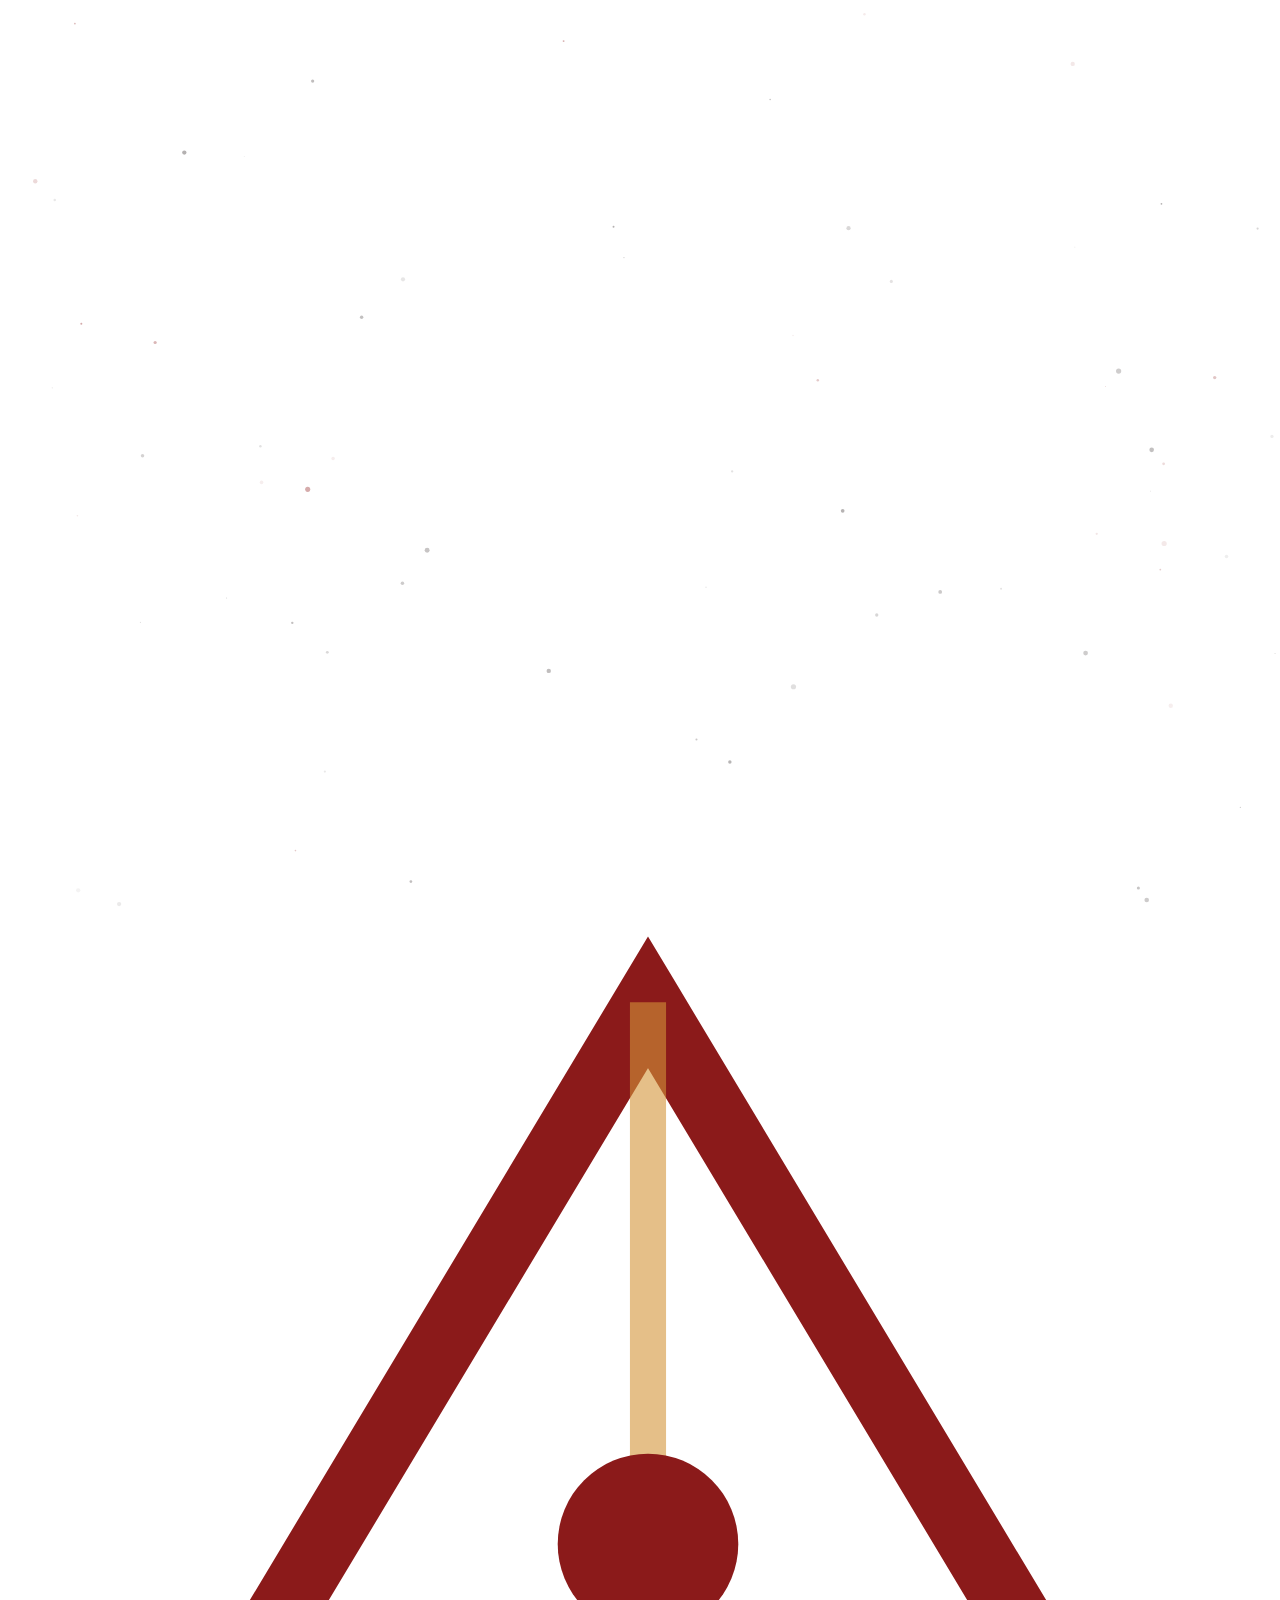
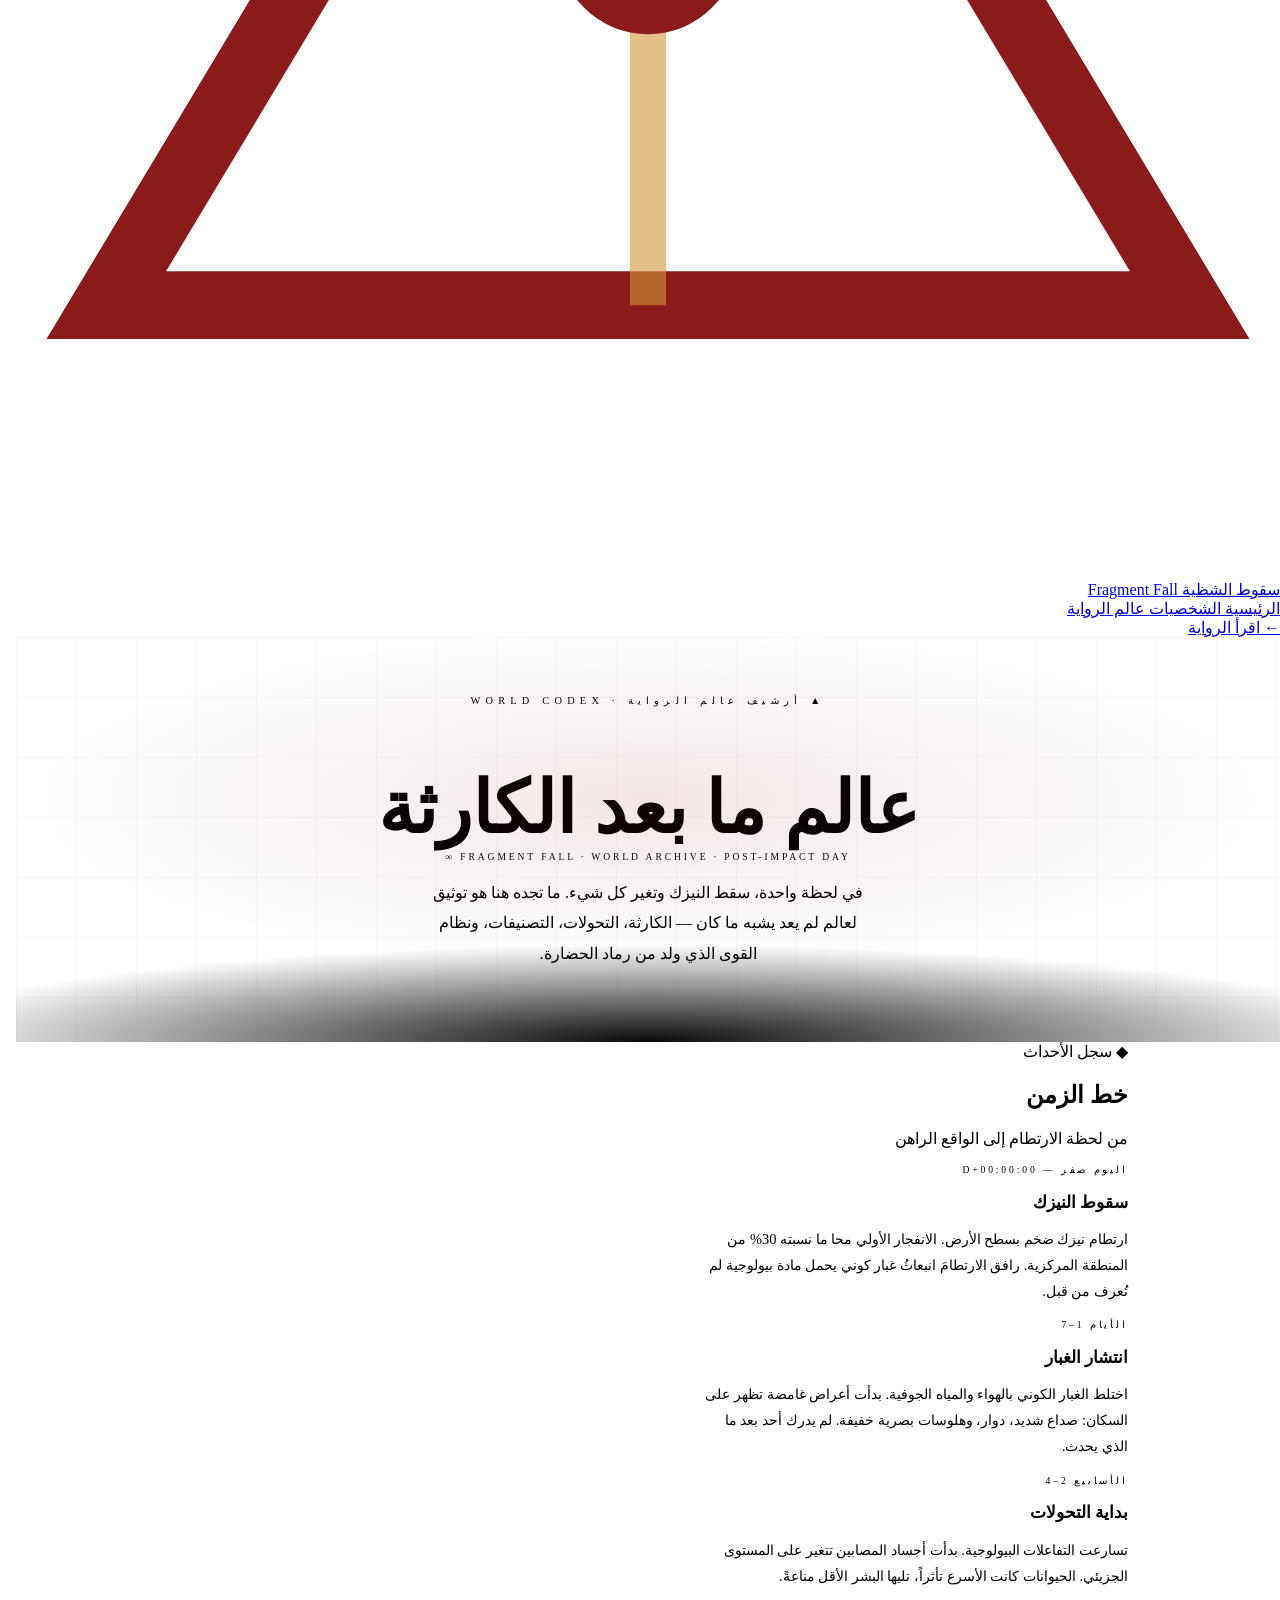
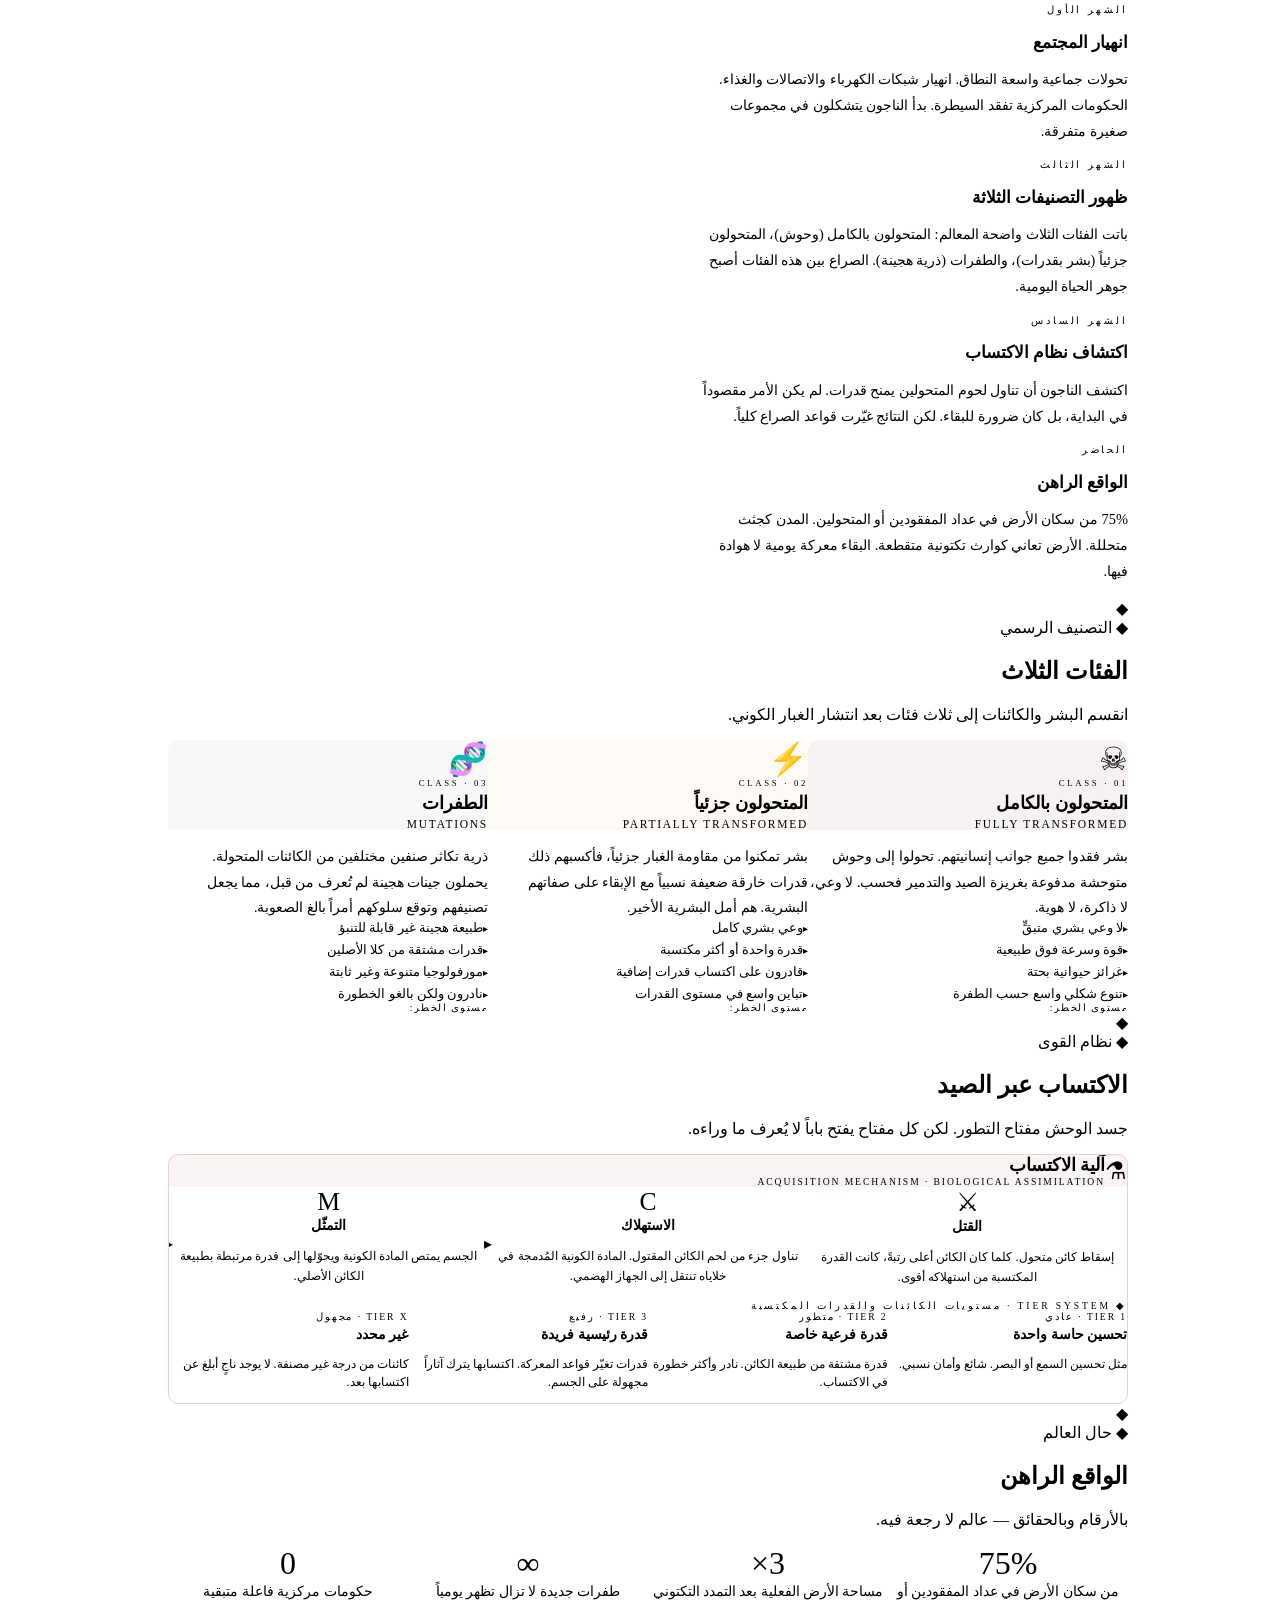
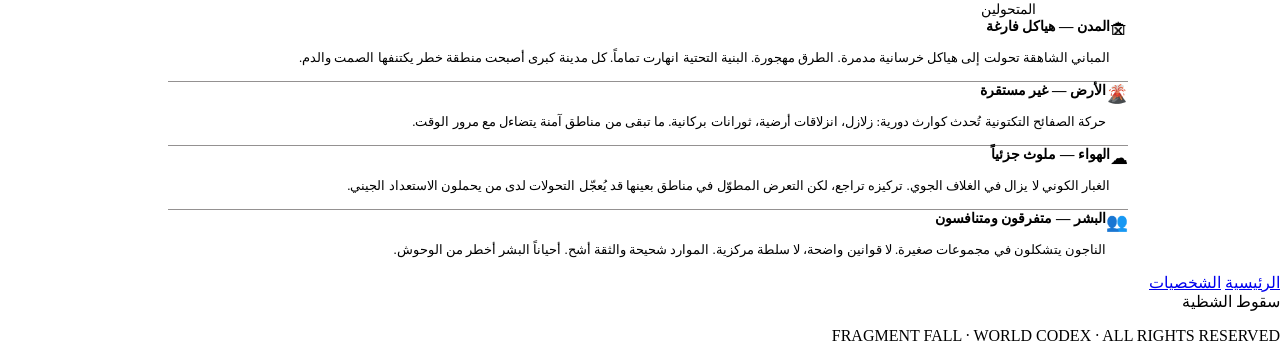
==== commit c90bbad0: "Update world.html" ====
--- a/world.html
+++ b/world.html
@@ -8,7 +8,7 @@
   <link rel="preconnect" href="https://fonts.googleapis.com" />
   <link rel="preconnect" href="https://fonts.gstatic.com" crossorigin />
   <link href="https://fonts.googleapis.com/css2?family=Amiri:ital,wght@0,400;0,700;1,400&family=Cairo:wght@300;400;600;700;900&family=Cinzel+Decorative:wght@400;700&family=Courier+Prime:wght@400;700&display=swap" rel="stylesheet" />
-  <link rel="stylesheet" href="shared.css" />
+  <link rel="stylesheet" href="css/shared.css" />
 <style>
 /* ══════════════════════════════════════════════
    WORLD PAGE — LOCAL STYLES
